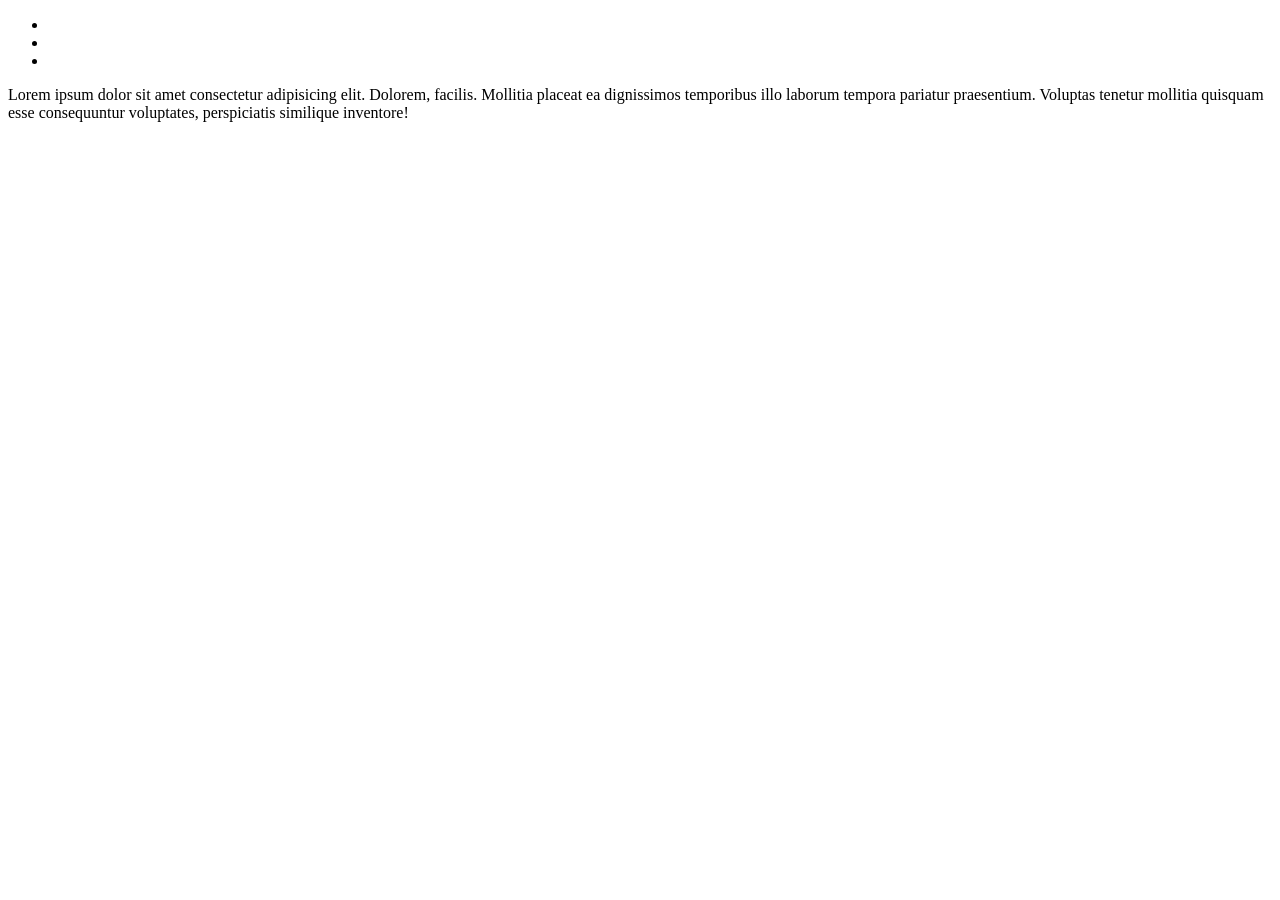
==== index.html @ 87508fc0 "criado o index html da pagina" ====
<!DOCTYPE html>
<html lang="en">
<head>
    <meta charset="UTF-8">
    <meta name="viewport" content="width=device-width, initial-scale=1.0">
    <title>Pizzas da Rosaura</title>
</head>
<body>
    <header>
        <ul>
            <li><link rel="stylesheet" href="Sobre"> </li>
            <li><link rel="stylesheet" href="Cardapio"> </li>
            <li><link rel="stylesheet" href="Contato"> </li>
        </ul>
            
    </header>

    <div id="Sobre">
        Lorem ipsum dolor sit amet consectetur adipisicing elit. Dolorem, facilis. Mollitia placeat ea dignissimos temporibus illo laborum tempora pariatur praesentium. Voluptas tenetur mollitia quisquam esse consequuntur voluptates, perspiciatis similique inventore!
    </div>
</body>
</html>
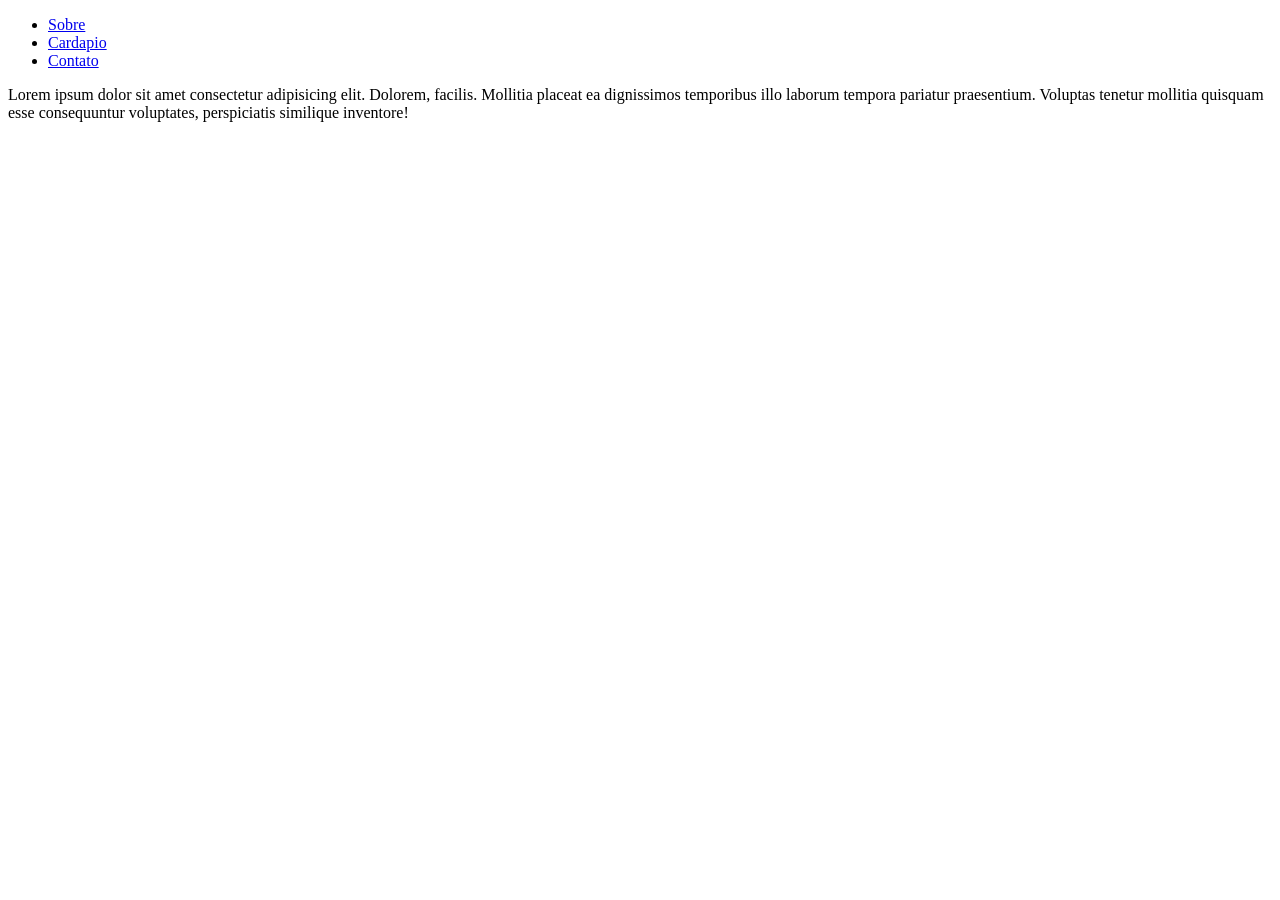
==== commit 8aec5ab8: "edicao sugerido pelo copilot" ====
--- a/index.html
+++ b/index.html
@@ -8,13 +8,11 @@
 <body>
     <header>
         <ul>
-            <li><link rel="stylesheet" href="Sobre"> </li>
-            <li><link rel="stylesheet" href="Cardapio"> </li>
-            <li><link rel="stylesheet" href="Contato"> </li>
+            <li><a href="Sobre">Sobre</a></li>
+            <li><a href="Cardapio">Cardapio</a></li>
+            <li><a href="Contato">Contato</a></li>
         </ul>
-            
     </header>
-
     <div id="Sobre">
         Lorem ipsum dolor sit amet consectetur adipisicing elit. Dolorem, facilis. Mollitia placeat ea dignissimos temporibus illo laborum tempora pariatur praesentium. Voluptas tenetur mollitia quisquam esse consequuntur voluptates, perspiciatis similique inventore!
     </div>
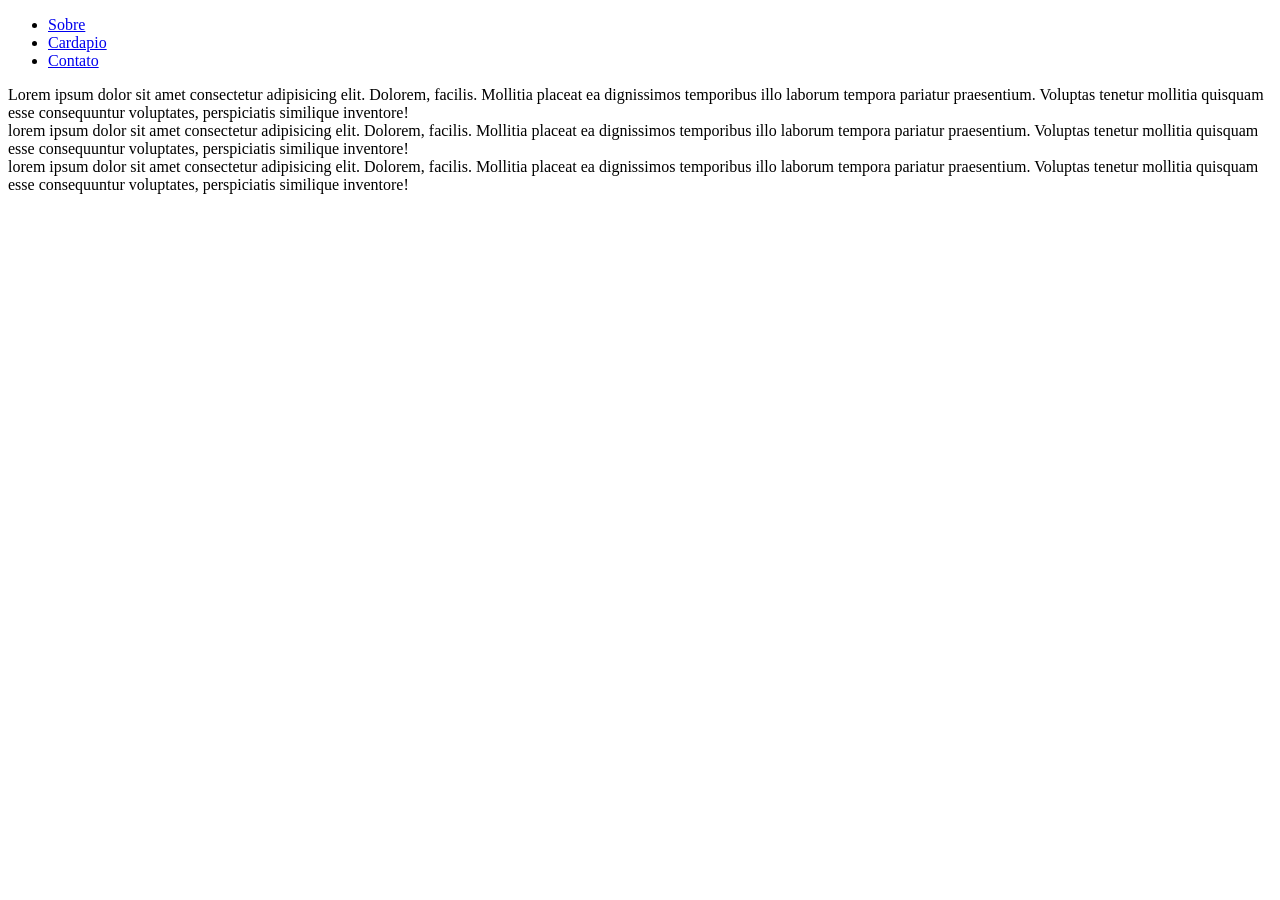
==== commit 72ba102a: "adicionado css" ====
--- a/index.html
+++ b/index.html
@@ -3,18 +3,25 @@
 <head>
     <meta charset="UTF-8">
     <meta name="viewport" content="width=device-width, initial-scale=1.0">
+    <link rel="stylesheet" href="style.css">
     <title>Pizzas da Rosaura</title>
 </head>
 <body>
     <header>
         <ul>
-            <li><a href="Sobre">Sobre</a></li>
-            <li><a href="Cardapio">Cardapio</a></li>
-            <li><a href="Contato">Contato</a></li>
+            <li><a href="#sobre">Sobre</a></li>
+            <li><a href="#cardapio">Cardapio</a></li>
+            <li><a href="#contato">Contato</a></li>
         </ul>
     </header>
-    <div id="Sobre">
+    <section id="sobre">
         Lorem ipsum dolor sit amet consectetur adipisicing elit. Dolorem, facilis. Mollitia placeat ea dignissimos temporibus illo laborum tempora pariatur praesentium. Voluptas tenetur mollitia quisquam esse consequuntur voluptates, perspiciatis similique inventore!
-    </div>
+    </section>
+    <section id="cardapio">
+        lorem ipsum dolor sit amet consectetur adipisicing elit. Dolorem, facilis. Mollitia placeat ea dignissimos temporibus illo laborum tempora pariatur praesentium. Voluptas tenetur mollitia quisquam esse consequuntur voluptates, perspiciatis similique inventore!
+    </section>
+    <section id="contato">
+        lorem ipsum dolor sit amet consectetur adipisicing elit. Dolorem, facilis. Mollitia placeat ea dignissimos temporibus illo laborum tempora pariatur praesentium. Voluptas tenetur mollitia quisquam esse consequuntur voluptates, perspiciatis similique inventore!
+    </section>
 </body>
 </html>
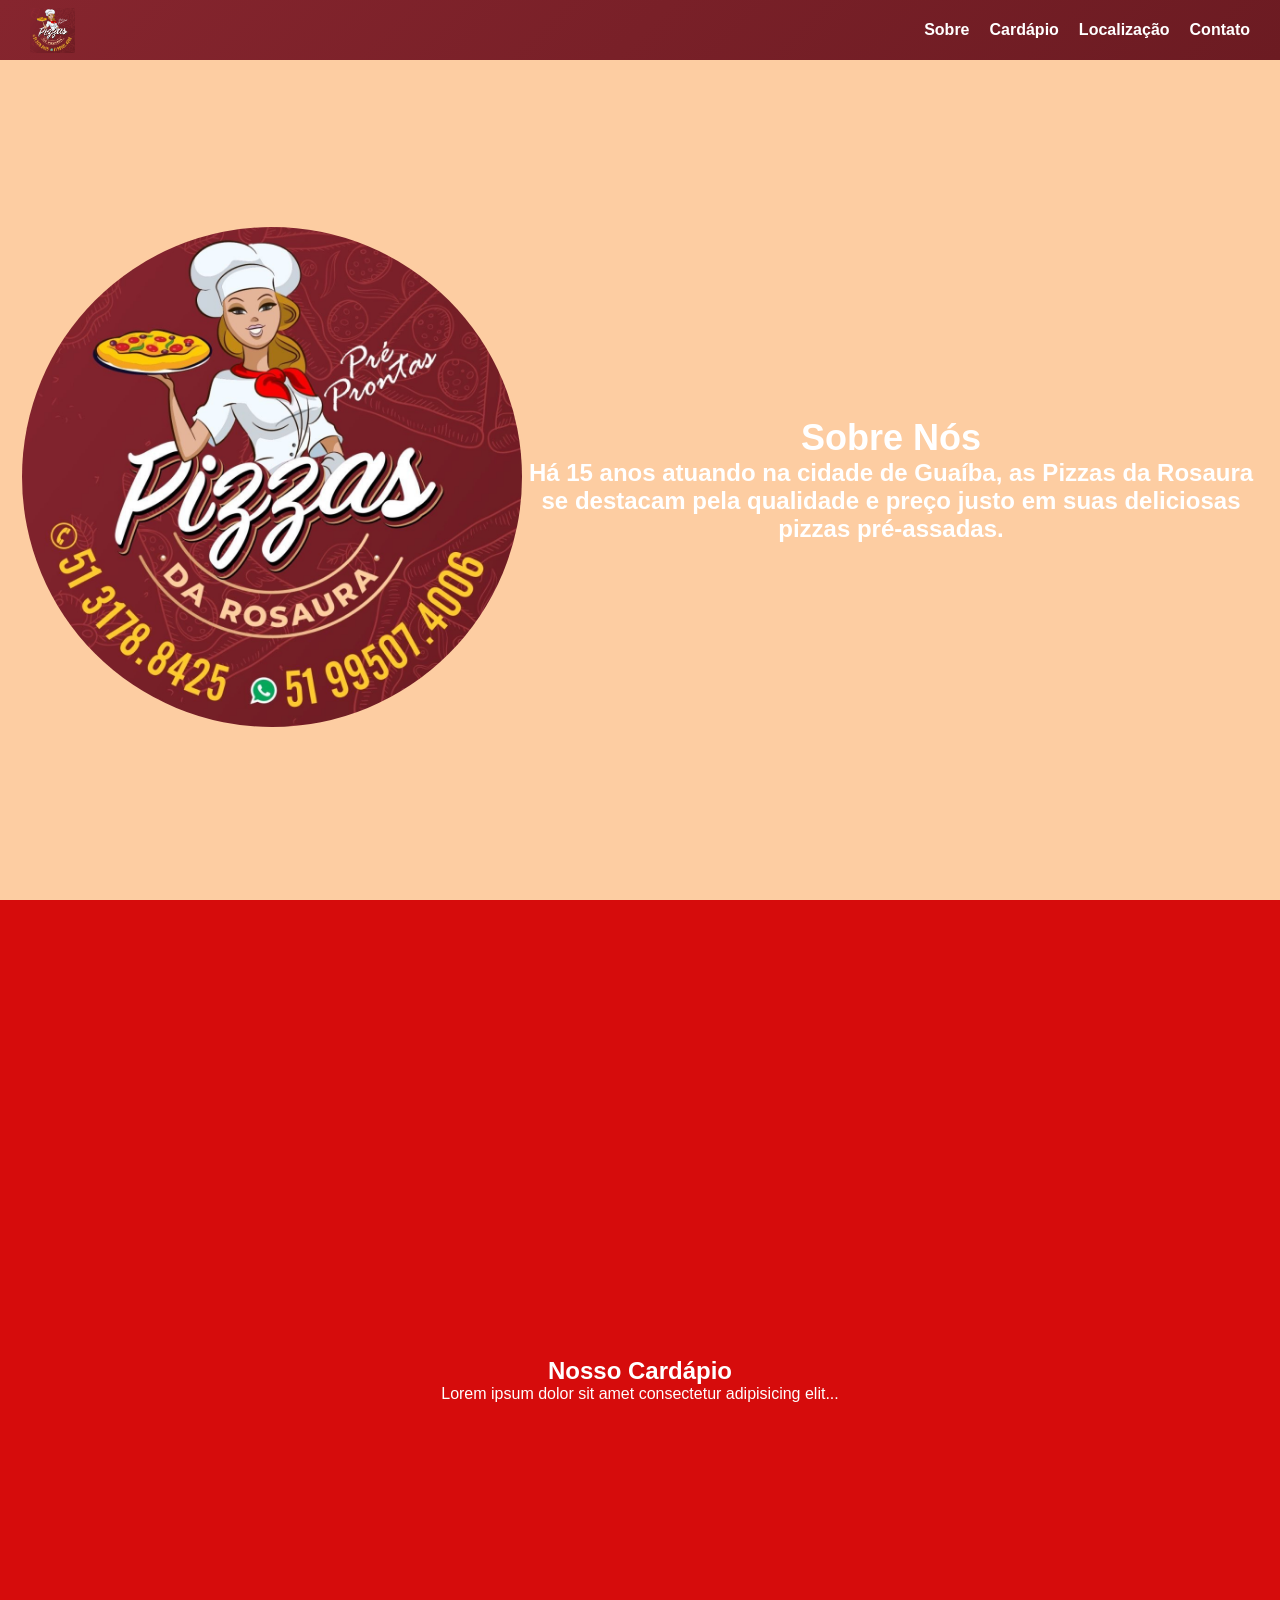
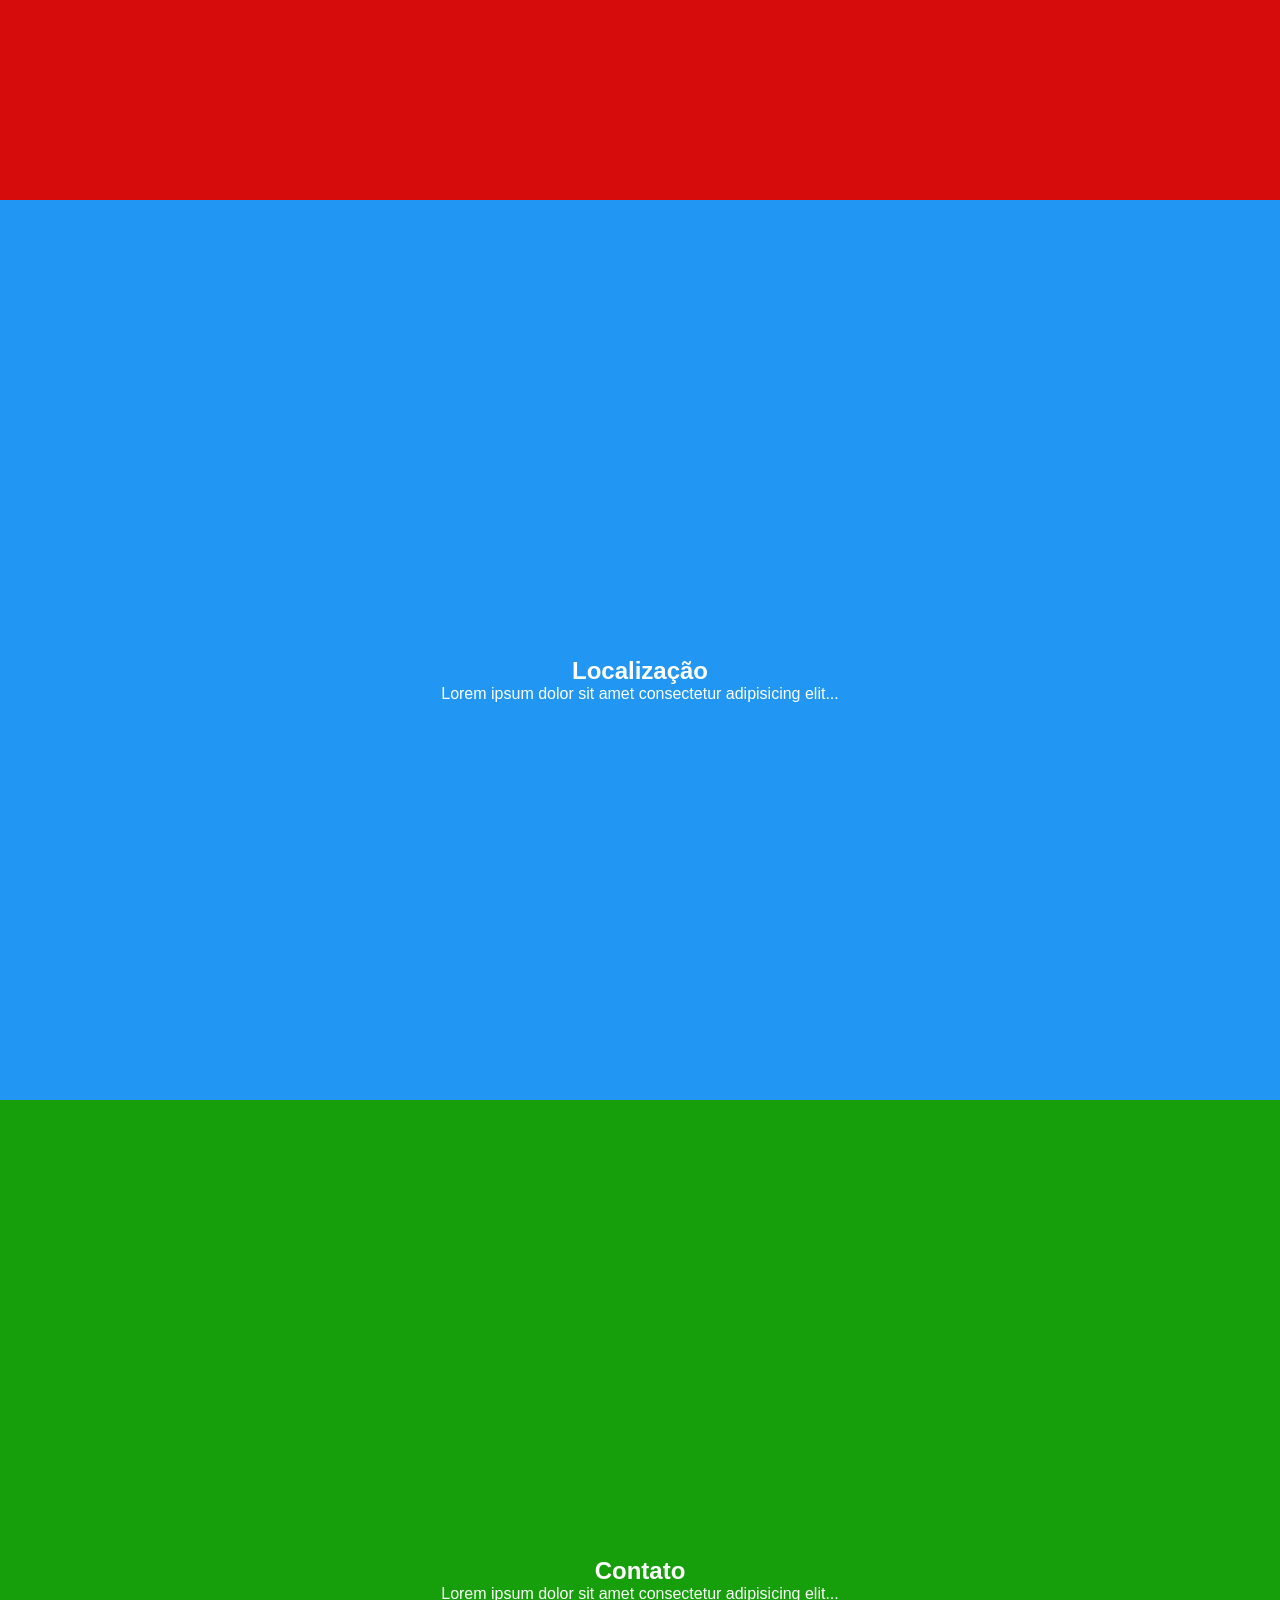
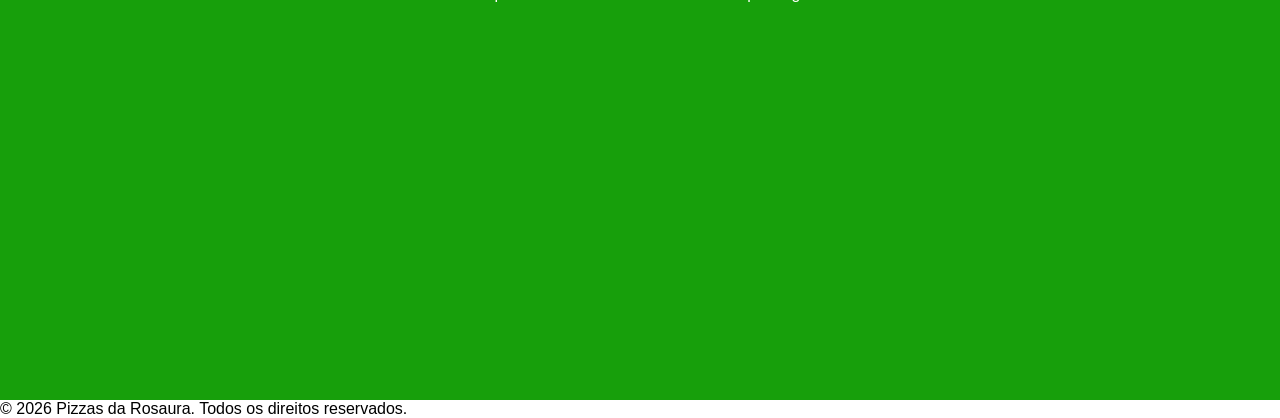
==== commit 7d23f0c8: "adicionado logo, indentidade visual e uma sessao de localizacao" ====
--- a/index.html
+++ b/index.html
@@ -1,27 +1,61 @@
 <!DOCTYPE html>
-<html lang="en">
+<html lang="pt-BR">
+
 <head>
     <meta charset="UTF-8">
     <meta name="viewport" content="width=device-width, initial-scale=1.0">
-    <link rel="stylesheet" href="style.css">
     <title>Pizzas da Rosaura</title>
+    <link rel="stylesheet" href="styles.css">
 </head>
+
 <body>
     <header>
-        <ul>
-            <li><a href="#sobre">Sobre</a></li>
-            <li><a href="#cardapio">Cardapio</a></li>
-            <li><a href="#contato">Contato</a></li>
-        </ul>
+        <a href="#">
+            <img id="logo" src="images/104330158_2083961038416323_351394347251335109_n.jpg" alt="Logo da Pizzaria">
+        </a>
+        <nav aria-label="Navegação principal">
+            <ul>
+                <li><a href="#sobre">Sobre</a></li>
+                <li><a href="#cardapio">Cardápio</a></li>
+                <li><a href="#localizacao">Localização</a></li>
+                <li><a href="#contato">Contato</a></li>
+            </ul>
+        </nav>
     </header>
-    <section id="sobre">
-        Lorem ipsum dolor sit amet consectetur adipisicing elit. Dolorem, facilis. Mollitia placeat ea dignissimos temporibus illo laborum tempora pariatur praesentium. Voluptas tenetur mollitia quisquam esse consequuntur voluptates, perspiciatis similique inventore!
-    </section>
-    <section id="cardapio">
-        lorem ipsum dolor sit amet consectetur adipisicing elit. Dolorem, facilis. Mollitia placeat ea dignissimos temporibus illo laborum tempora pariatur praesentium. Voluptas tenetur mollitia quisquam esse consequuntur voluptates, perspiciatis similique inventore!
-    </section>
-    <section id="contato">
-        lorem ipsum dolor sit amet consectetur adipisicing elit. Dolorem, facilis. Mollitia placeat ea dignissimos temporibus illo laborum tempora pariatur praesentium. Voluptas tenetur mollitia quisquam esse consequuntur voluptates, perspiciatis similique inventore!
-    </section>
+
+    <main>
+        <section id="sobre">
+            <table>
+                <th>
+                    <img src="images/104330158_2083961038416323_351394347251335109_n.jpg" alt="Sobre Nós" class="img">
+                </th>
+                <th>
+                    <h2>Sobre Nós</h2>
+                    <p>Há 15 anos atuando na cidade de Guaíba, as Pizzas da Rosaura se destacam pela qualidade e preço justo em suas deliciosas pizzas pré-assadas.</p>
+                </th>
+            </table>
+        </section>
+
+        <section id="cardapio">
+            <h2>Nosso Cardápio</h2>
+            <p>Lorem ipsum dolor sit amet consectetur adipisicing elit...</p>
+        </section>
+        
+        <section id="localizacao">
+            <h2>Localização</h2>
+            <p>Lorem ipsum dolor sit amet consectetur adipisicing elit...</p>
+        </section>
+
+        <section id="contato">
+            <h2>Contato</h2>
+            <p>Lorem ipsum dolor sit amet consectetur adipisicing elit...</p>
+        </section>
+    </main>
+
+    <footer>
+        <p>&copy; 2026 Pizzas da Rosaura. Todos os direitos reservados.</p>
+    </footer>
+
 </body>
+
 </html>
--- a/styles.css
+++ b/styles.css
@@ -0,0 +1,92 @@
+/* 1. Reseta margens e faz html/body ocuparem 100% da altura da tela */
+* {
+    margin: 0;
+    padding: 0;
+    box-sizing: border-box;
+}
+
+html, body {
+    height: 100%;
+    scroll-behavior: smooth;
+    font-family: apple-system, BlinkMacSystemFont, 'Segoe UI', Roboto, Oxygen, Ubuntu, Cantarell, 'Open Sans', 'Helvetica Neue', sans-serif;
+}
+
+/* 2. Menu fixo no topo da tela */
+header {
+    position: fixed;
+    top: 0;
+    left: 0;
+    width: 100%;
+    height: 60px;
+    background: linear-gradient(135deg, rgba(134, 37, 46), rgba(108, 27, 34)); /* Cor de fundo do menu */
+    
+    /* Ativa o alinhamento lado a lado e remove a necessidade de padding vertical alto */
+    display: flex;
+    justify-content: space-between; /* Logo na esquerda, links na direita */
+    align-items: center;            /* Centraliza verticalmente */
+    padding: 0 30px;                /* Apenas espaçamento nas laterais */
+    z-index: 1000;
+}
+
+#logo {
+    /* Ajustado para caber perfeitamente dentro dos 60px do header */
+    height: 45px;
+    width: auto;
+    display: block;
+}
+
+header ul {
+    display: flex;
+    justify-content: flex-end;
+    align-items: center;
+    gap: 20px;
+    list-style: none;
+    margin: 0;
+    padding: 0;
+}
+
+header a {
+    color: white;
+    text-decoration: none;
+    font-weight: bold;
+}
+
+/* 3. Regra principal: Torna cada seção do tamanho de uma tela (100vh) */
+section {
+    min-height: 100vh; /* 100% da altura da janela visível */
+    width: 100%;
+    padding: 80px 20px 20px 20px; /* Padding superior para o menu fixo não cobrir o texto */
+    
+    /* Centraliza o conteúdo no meio de cada "página" */
+    display: flex;
+    flex-direction: column;
+    justify-content: center;
+    align-items: center;
+    text-align: center;
+    color: white;
+}
+
+/* Suas seções originais */
+#sobre {
+    background-color: rgba(253, 205, 162);
+}
+#sobre img {
+    width: 500px;
+    height: auto;
+    border-radius: 50%;
+}
+#sobre th {
+    font-size: 24px;
+    margin-bottom: 20px;
+}
+#cardapio {
+    background-color: #d60c0c;
+}
+
+#contato {
+    background-color: #179f0b;
+}
+
+#localizacao {
+    background-color: #2196F3;
+}
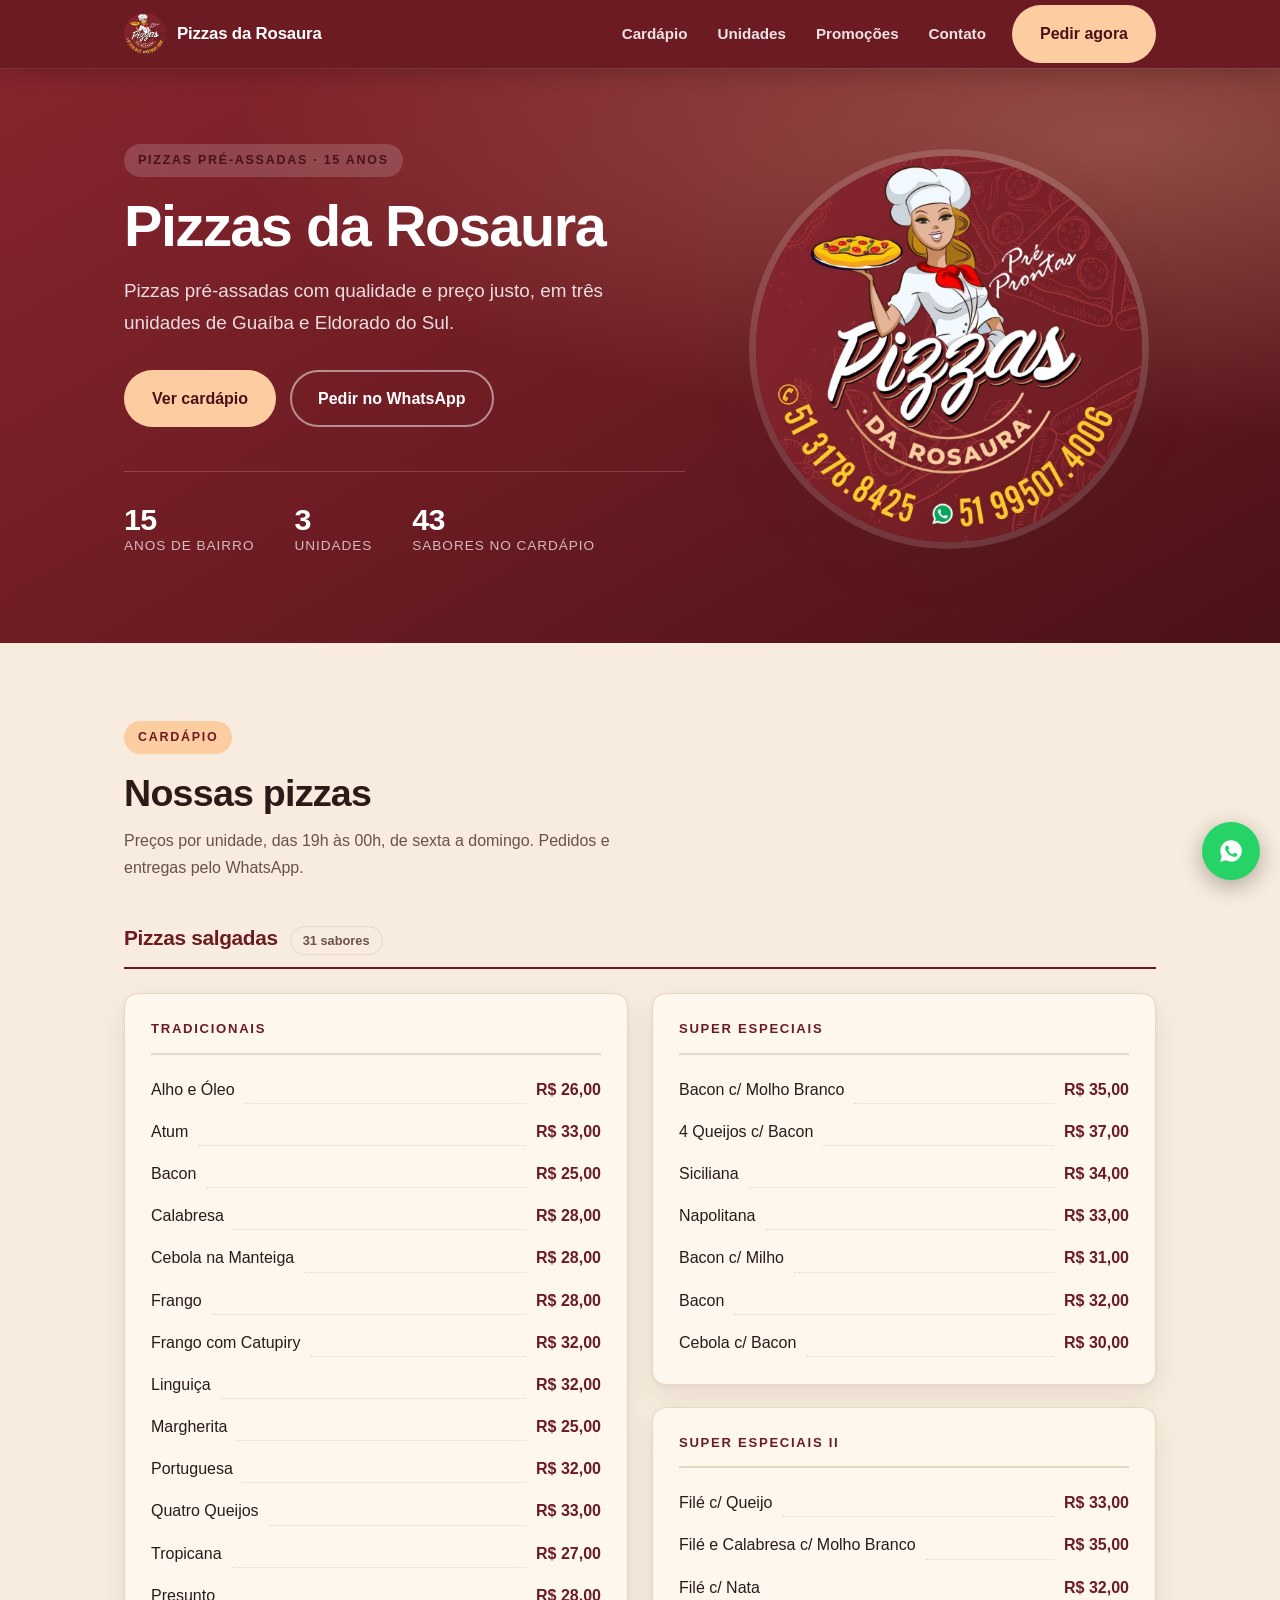
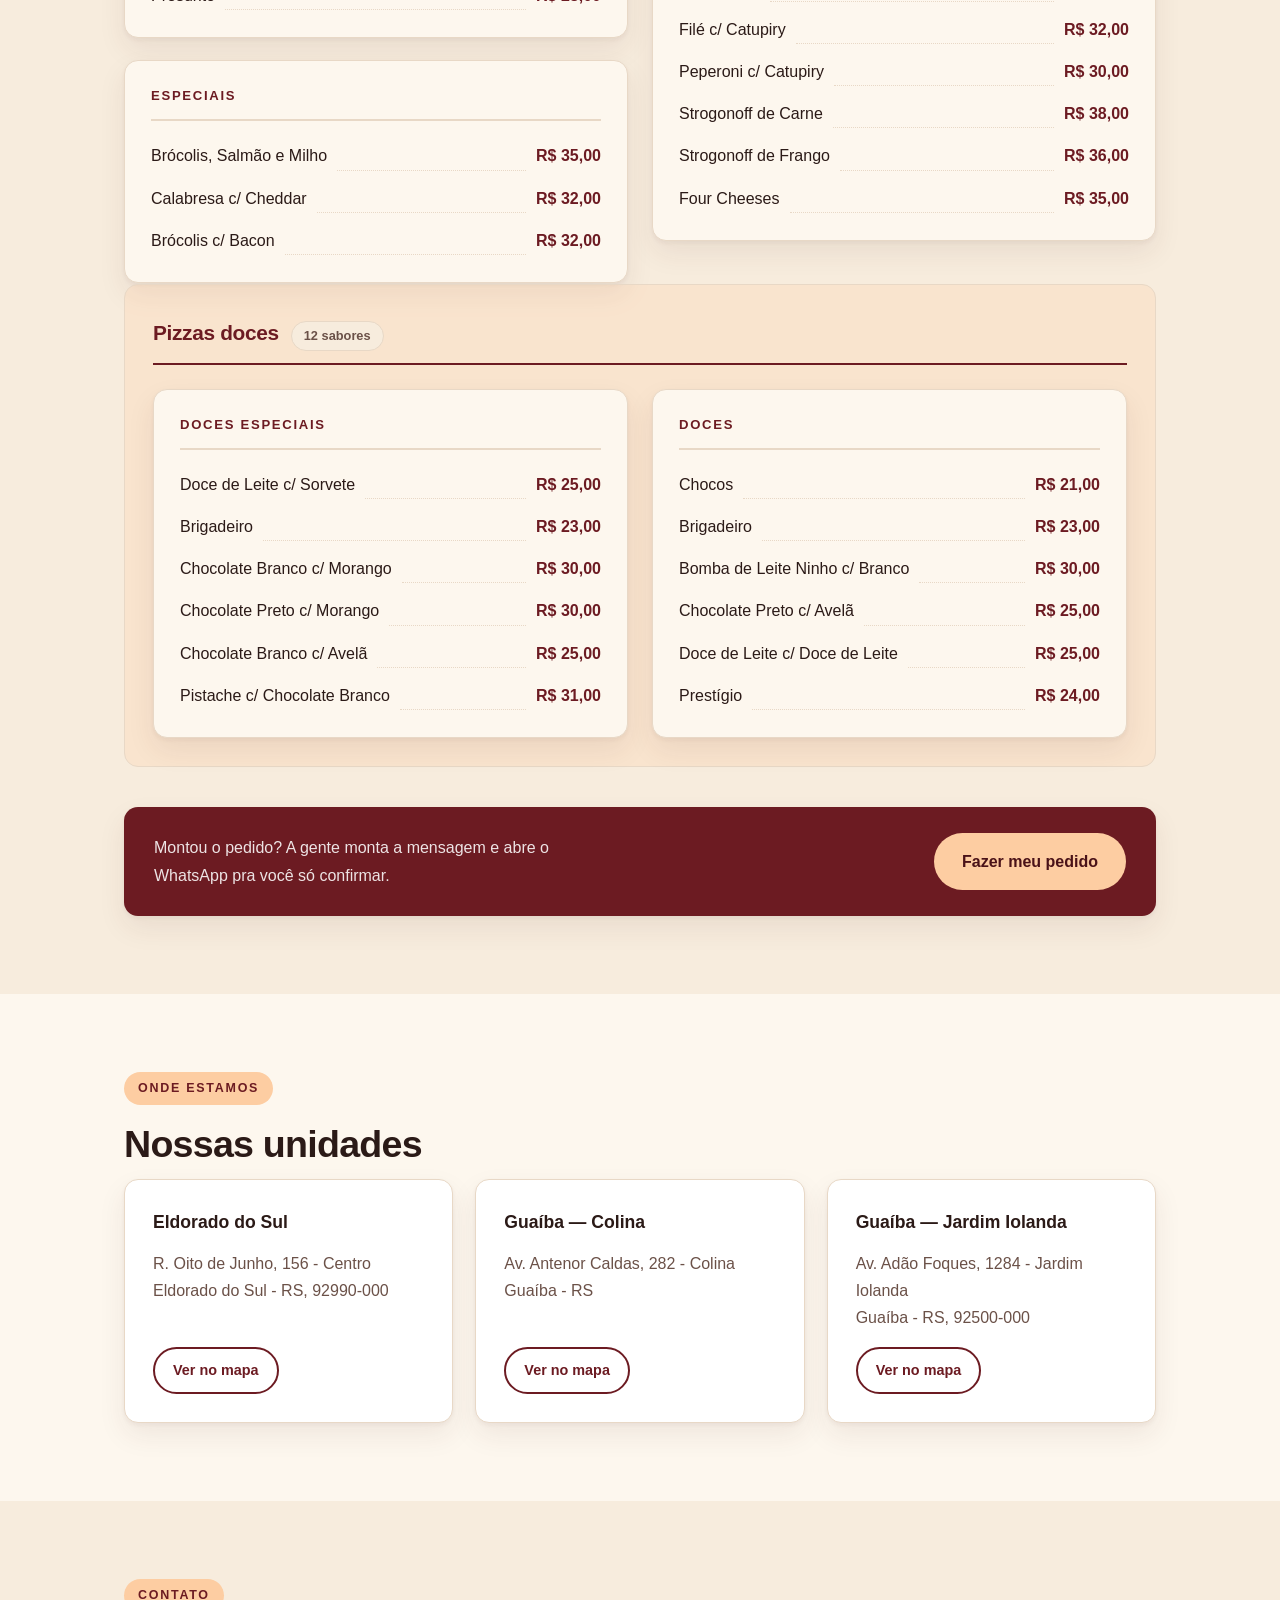
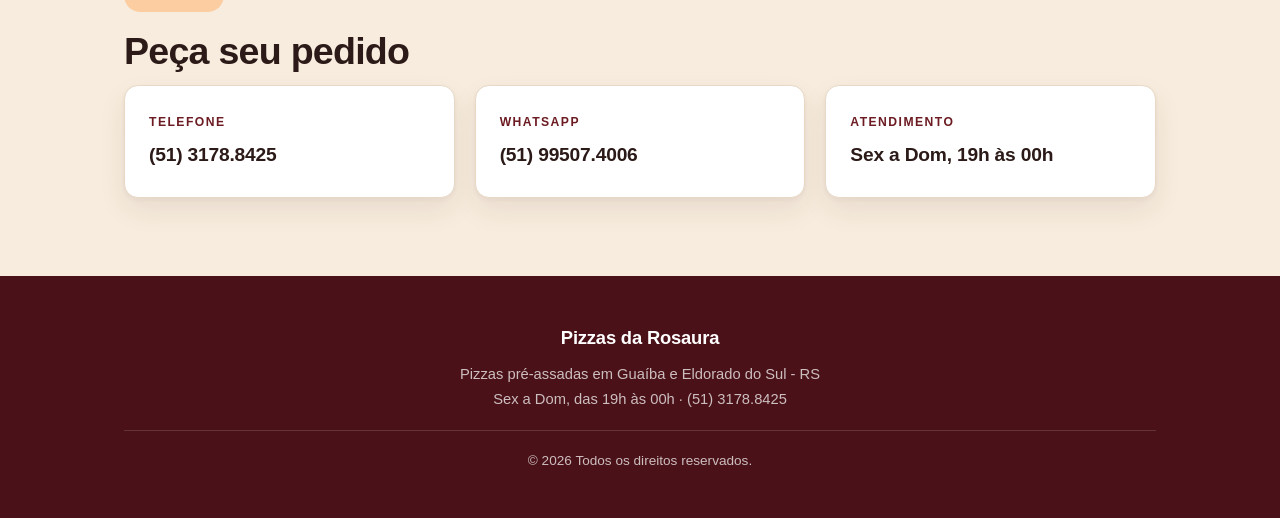
==== commit 243b1dcd: "feat: add ordering system for Pizzas da Rosaura - Implemented dados-menu.js to store menu data, incl" ====
--- a/index.html
+++ b/index.html
@@ -4,58 +4,263 @@
 <head>
     <meta charset="UTF-8">
     <meta name="viewport" content="width=device-width, initial-scale=1.0">
-    <title>Pizzas da Rosaura</title>
+    <title>Pizzas da Rosaura | Pizzas pré-assadas em Guaíba e Eldorado do Sul - RS</title>
+    <meta name="description" content="Pizzas da Rosaura: pizzas pré-assadas em Guaíba e Eldorado do Sul, RS, com qualidade e preço justo. Peça pelo telefone (51) 3178.8425 ou WhatsApp (51) 99507.4006.">
+    <meta name="theme-color" content="#6c1b22">
     <link rel="stylesheet" href="styles.css">
 </head>
 
 <body>
-    <header>
-        <a href="#">
-            <img id="logo" src="images/104330158_2083961038416323_351394347251335109_n.jpg" alt="Logo da Pizzaria">
-        </a>
-        <nav aria-label="Navegação principal">
-            <ul>
-                <li><a href="#sobre">Sobre</a></li>
-                <li><a href="#cardapio">Cardápio</a></li>
-                <li><a href="#localizacao">Localização</a></li>
-                <li><a href="#contato">Contato</a></li>
-            </ul>
-        </nav>
+    <a class="pular-para-conteudo" href="#conteudo">Pular para o conteúdo</a>
+
+    <header class="topo">
+        <div class="container topo-conteudo">
+            <a href="#inicio" class="marca">
+                <img class="marca-logo" src="images/104330158_2083961038416323_351394347251335109_n.jpg" alt="">
+                <span class="marca-nome">Pizzas da Rosaura</span>
+            </a>
+
+            <button class="menu-botao" aria-expanded="false" aria-controls="menu-principal">
+                <span class="visualmente-oculto">Abrir menu</span>
+                <span class="menu-barra"></span>
+                <span class="menu-barra"></span>
+                <span class="menu-barra"></span>
+            </button>
+
+            <nav id="menu-principal" class="menu" aria-label="Navegação principal">
+                <ul class="menu-l-links">
+                    <li><a href="#cardapio">Cardápio</a></li>
+                    <li><a href="#unidades">Unidades</a></li>
+                    <li><a href="promocoes.html">Promoções</a></li>
+                    <li><a href="#contato">Contato</a></li>
+                </ul>
+                <a class="botao botao-claro" href="https://wa.me/5551995074006" target="_blank" rel="noopener">Pedir
+                    agora</a>
+            </nav>
+        </div>
     </header>
 
-    <main>
-        <section id="sobre">
-            <table>
-                <th>
-                    <img src="images/104330158_2083961038416323_351394347251335109_n.jpg" alt="Sobre Nós" class="img">
-                </th>
-                <th>
-                    <h2>Sobre Nós</h2>
-                    <p>Há 15 anos atuando na cidade de Guaíba, as Pizzas da Rosaura se destacam pela qualidade e preço justo em suas deliciosas pizzas pré-assadas.</p>
-                </th>
-            </table>
-        </section>
-
-        <section id="cardapio">
-            <h2>Nosso Cardápio</h2>
-            <p>Lorem ipsum dolor sit amet consectetur adipisicing elit...</p>
-        </section>
-        
-        <section id="localizacao">
-            <h2>Localização</h2>
-            <p>Lorem ipsum dolor sit amet consectetur adipisicing elit...</p>
-        </section>
-
-        <section id="contato">
-            <h2>Contato</h2>
-            <p>Lorem ipsum dolor sit amet consectetur adipisicing elit...</p>
-        </section>
+    <main id="conteudo">
+
+        <section id="inicio" class="hero">
+            <div class="container hero-conteudo">
+                <div class="hero-texto">
+                    <p class="selo">Pizzas pré-assadas &middot; 15 anos</p>
+                    <h1>Pizzas da Rosaura</h1>
+                    <p class="hero-sub">Pizzas pré-assadas com qualidade e preço justo, em três unidades de Guaíba e
+                        Eldorado do Sul.</p>
+                    <div class="hero-acoes">
+                        <a class="botao botao-claro" href="#cardapio">Ver cardápio</a>
+                        <a class="botao botao-escuro" href="https://wa.me/5551995074006" target="_blank" rel="noopener">Pedir
+                            no WhatsApp</a>
+                    </div>
+                    <ul class="hero-numeros">
+                        <li><strong>15</strong><span>anos de bairro</span></li>
+                        <li><strong>3</strong><span>unidades</span></li>
+                        <li><strong>43</strong><span>sabores no cardápio</span></li>
+                    </ul>
+                </div>
+                <div class="hero-imagem">
+                    <img src="images/104330158_2083961038416323_351394347251335109_n.jpg"
+                        alt="Pizzas da Rosaura — pizzas pré-assadas">
+                </div>
+            </div>
+        </section>
+
+        <section id="cardapio" class="secao secao-menu">
+            <div class="container">
+                <p class="selo">Cardápio</p>
+                <h2>Nossas pizzas</h2>
+                <p class="secao-lead">Preços por unidade, das 19h às 00h, de sexta a domingo. Pedidos e entregas pelo
+                    WhatsApp.</p>
+
+                <div class="menu-bloco">
+                    <div class="menu-bloco-cabecalho">
+                        <h3>Pizzas salgadas</h3>
+                        <span class="menu-bloco-qtd">31 sabores</span>
+                    </div>
+
+                    <div class="menu-grade">
+                        <div class="menu-cartao">
+                            <h4>Tradicionais</h4>
+                            <ul class="menu-itens">
+                                <li><span class="item-nome">Alho e Óleo</span><span class="item-preco">R$ 26,00</span></li>
+                                <li><span class="item-nome">Atum</span><span class="item-preco">R$ 33,00</span></li>
+                                <li><span class="item-nome">Bacon</span><span class="item-preco">R$ 25,00</span></li>
+                                <li><span class="item-nome">Calabresa</span><span class="item-preco">R$ 28,00</span></li>
+                                <li><span class="item-nome">Cebola na Manteiga</span><span class="item-preco">R$ 28,00</span></li>
+                                <li><span class="item-nome">Frango</span><span class="item-preco">R$ 28,00</span></li>
+                                <li><span class="item-nome">Frango com Catupiry</span><span class="item-preco">R$ 32,00</span></li>
+                                <li><span class="item-nome">Linguiça</span><span class="item-preco">R$ 32,00</span></li>
+                                <li><span class="item-nome">Margherita</span><span class="item-preco">R$ 25,00</span></li>
+                                <li><span class="item-nome">Portuguesa</span><span class="item-preco">R$ 32,00</span></li>
+                                <li><span class="item-nome">Quatro Queijos</span><span class="item-preco">R$ 33,00</span></li>
+                                <li><span class="item-nome">Tropicana</span><span class="item-preco">R$ 27,00</span></li>
+                                <li><span class="item-nome">Presunto</span><span class="item-preco">R$ 28,00</span></li>
+                            </ul>
+                        </div>
+
+                        <div class="menu-cartao">
+                            <h4>Especiais</h4>
+                            <ul class="menu-itens">
+                                <li><span class="item-nome">Brócolis, Salmão e Milho</span><span class="item-preco">R$ 35,00</span></li>
+                                <li><span class="item-nome">Calabresa c/ Cheddar</span><span class="item-preco">R$ 32,00</span></li>
+                                <li><span class="item-nome">Brócolis c/ Bacon</span><span class="item-preco">R$ 32,00</span></li>
+                            </ul>
+                        </div>
+
+                        <div class="menu-cartao">
+                            <h4>Super Especiais</h4>
+                            <ul class="menu-itens">
+                                <li><span class="item-nome">Bacon c/ Molho Branco</span><span class="item-preco">R$ 35,00</span></li>
+                                <li><span class="item-nome">4 Queijos c/ Bacon</span><span class="item-preco">R$ 37,00</span></li>
+                                <li><span class="item-nome">Siciliana</span><span class="item-preco">R$ 34,00</span></li>
+                                <li><span class="item-nome">Napolitana</span><span class="item-preco">R$ 33,00</span></li>
+                                <li><span class="item-nome">Bacon c/ Milho</span><span class="item-preco">R$ 31,00</span></li>
+                                <li><span class="item-nome">Bacon</span><span class="item-preco">R$ 32,00</span></li>
+                                <li><span class="item-nome">Cebola c/ Bacon</span><span class="item-preco">R$ 30,00</span></li>
+                            </ul>
+                        </div>
+
+                        <div class="menu-cartao">
+                            <h4>Super Especiais II</h4>
+                            <ul class="menu-itens">
+                                <li><span class="item-nome">Filé c/ Queijo</span><span class="item-preco">R$ 33,00</span></li>
+                                <li><span class="item-nome">Filé e Calabresa c/ Molho Branco</span><span class="item-preco">R$ 35,00</span></li>
+                                <li><span class="item-nome">Filé c/ Nata</span><span class="item-preco">R$ 32,00</span></li>
+                                <li><span class="item-nome">Filé c/ Catupiry</span><span class="item-preco">R$ 32,00</span></li>
+                                <li><span class="item-nome">Peperoni c/ Catupiry</span><span class="item-preco">R$ 30,00</span></li>
+                                <li><span class="item-nome">Strogonoff de Carne</span><span class="item-preco">R$ 38,00</span></li>
+                                <li><span class="item-nome">Strogonoff de Frango</span><span class="item-preco">R$ 36,00</span></li>
+                                <li><span class="item-nome">Four Cheeses</span><span class="item-preco">R$ 35,00</span></li>
+                            </ul>
+                        </div>
+                </div>
+
+                <div class="menu-bloco menu-bloco-doces">
+                    <div class="menu-bloco-cabecalho">
+                        <h3>Pizzas doces</h3>
+                        <span class="menu-bloco-qtd">12 sabores</span>
+                    </div>
+
+                    <div class="menu-grade">
+                        <div class="menu-cartao">
+                            <h4>Doces Especiais</h4>
+                            <ul class="menu-itens">
+                                <li><span class="item-nome">Doce de Leite c/ Sorvete</span><span class="item-preco">R$ 25,00</span></li>
+                                <li><span class="item-nome">Brigadeiro</span><span class="item-preco">R$ 23,00</span></li>
+                                <li><span class="item-nome">Chocolate Branco c/ Morango</span><span class="item-preco">R$ 30,00</span></li>
+                                <li><span class="item-nome">Chocolate Preto c/ Morango</span><span class="item-preco">R$ 30,00</span></li>
+                                <li><span class="item-nome">Chocolate Branco c/ Avelã</span><span class="item-preco">R$ 25,00</span></li>
+                                <li><span class="item-nome">Pistache c/ Chocolate Branco</span><span class="item-preco">R$ 31,00</span></li>
+                            </ul>
+                        </div>
+
+                        <div class="menu-cartao">
+                            <h4>Doces</h4>
+                            <ul class="menu-itens">
+                                <li><span class="item-nome">Chocos</span><span class="item-preco">R$ 21,00</span></li>
+                                <li><span class="item-nome">Brigadeiro</span><span class="item-preco">R$ 23,00</span></li>
+                                <li><span class="item-nome">Bomba de Leite Ninho c/ Branco</span><span class="item-preco">R$ 30,00</span></li>
+                                <li><span class="item-nome">Chocolate Preto c/ Avelã</span><span class="item-preco">R$ 25,00</span></li>
+                                <li><span class="item-nome">Doce de Leite c/ Doce de Leite</span><span class="item-preco">R$ 25,00</span></li>
+                                <li><span class="item-nome">Prestígio</span><span class="item-preco">R$ 24,00</span></li>
+                            </ul>
+                        </div>
+                </div>
+                </div>
+
+                <div class="menu-cta">
+                    <p class="menu-cta-texto">Montou o pedido? A gente monta a mensagem e abre o WhatsApp pra você
+                        só confirmar.</p>
+                    <a class="botao botao-claro" href="pedido.html">Fazer meu pedido</a>
+                </div>
+            </div>
+        </section>
+
+        <section id="unidades" class="secao">
+            <div class="container">
+                <p class="selo">Onde estamos</p>
+                <h2>Nossas unidades</h2>
+                <ul class="unidades">
+                    <li class="unidade">
+                        <h3>Eldorado do Sul</h3>
+                        <p>R. Oito de Junho, 156 - Centro<br>Eldorado do Sul - RS, 92990-000</p>
+                        <a class="botao botao-pequeno" href="https://www.google.com/maps/search/?api=1&amp;query=R.+Oito+de+Junho,+156+-+Centro,+Eldorado+do+Sul+-+RS,+92990-000"
+                            target="_blank" rel="noopener">Ver no mapa</a>
+                    </li>
+                    <li class="unidade">
+                        <h3>Guaíba &mdash; Colina</h3>
+                        <p>Av. Antenor Caldas, 282 - Colina<br>Guaíba - RS</p>
+                        <a class="botao botao-pequeno" href="https://www.google.com/maps/search/?api=1&amp;query=Av.+Antenor+Caldas,+282+-+Colina,+Gua%C3%ADba+-+RS"
+                            target="_blank" rel="noopener">Ver no mapa</a>
+                    </li>
+                    <li class="unidade">
+                        <h3>Guaíba &mdash; Jardim Iolanda</h3>
+                        <p>Av. Adão Foques, 1284 - Jardim Iolanda<br>Guaíba - RS, 92500-000</p>
+                        <a class="botao botao-pequeno" href="https://www.google.com/maps/search/?api=1&amp;query=Av.+Ad%C3%A3o+Foques,+1284+-+Jardim+Iolanda,+Gua%C3%ADba+-+RS,+92500-000"
+                            target="_blank" rel="noopener">Ver no mapa</a>
+                    </li>
+                </ul>
+            </div>
+        </section>
+
+        <section id="contato" class="secao secao-contato">
+            <div class="container">
+                <p class="selo">Contato</p>
+                <h2>Peça seu pedido</h2>
+                <div class="contato-grade">
+                    <a class="contato-item" href="tel:+555131788425">
+                        <span class="contato-rotulo">Telefone</span>
+                        <span class="contato-valor">(51) 3178.8425</span>
+                    </a>
+                    <a class="contato-item" href="https://wa.me/5551995074006" target="_blank" rel="noopener">
+                        <span class="contato-rotulo">WhatsApp</span>
+                        <span class="contato-valor">(51) 99507.4006</span>
+                    </a>
+                    <div class="contato-item">
+                        <span class="contato-rotulo">Atendimento</span>
+                        <span class="contato-valor">Sex a Dom, 19h às 00h</span>
+                    </div>
+                </div>
+            </div>
+        </section>
+
     </main>
 
-    <footer>
-        <p>&copy; 2026 Pizzas da Rosaura. Todos os direitos reservados.</p>
+    <footer class="rodape">
+        <div class="container rodape-conteudo">
+            <p class="rodape-marca">Pizzas da Rosaura</p>
+            <p>Pizzas pré-assadas em Guaíba e Eldorado do Sul - RS</p>
+            <p>Sex a Dom, das 19h às 00h &middot; (51) 3178.8425</p>
+            <p class="rodape-legal">&copy; 2026 Todos os direitos reservados.</p>
+        </div>
     </footer>
 
+    <a class="flutuante-whats" href="https://wa.me/5551995074006" target="_blank" rel="noopener"
+        aria-label="Pedir no WhatsApp (51) 99507.4006">
+        <svg viewBox="0 0 24 24" width="26" height="26" aria-hidden="true" focusable="false">
+            <path fill="currentColor"
+                d="M12.04 2c-5.46 0-9.9 4.44-9.9 9.9 0 1.75.46 3.45 1.32 4.95L2.05 22l5.3-1.39a9.9 9.9 0 0 0 4.69 1.2h.01c5.46 0 9.9-4.44 9.9-9.9 0-2.64-1.03-5.13-2.9-7A9.82 9.82 0 0 0 12.04 2Zm5.8 14.06c-.24.68-1.4 1.3-1.94 1.35-.5.05-1 .24-3.37-.7-2.85-1.13-4.65-4.06-4.79-4.25-.14-.19-1.13-1.5-1.13-2.87 0-1.36.72-2.03.97-2.31.24-.27.53-.34.71-.34h.5c.17 0 .4-.06.62.48.24.57.8 1.96.87 2.1.07.14.12.3.02.48-.1.19-.15.3-.29.47l-.43.5c-.14.14-.29.3-.12.59.16.29.73 1.2 1.56 1.95 1.07.95 1.98 1.25 2.26 1.39.28.14.45.12.62-.07.16-.19.7-.82.89-1.1.19-.28.38-.23.63-.14.25.09 1.65.78 1.93.92.28.14.47.21.54.33.07.12.07.69-.17 1.37Z" />
+        </svg>
+    </a>
+
+    <script>
+        const botaoMenu = document.querySelector('.menu-botao');
+        const menu = document.getElementById('menu-principal');
+
+        botaoMenu.addEventListener('click', () => {
+            const aberto = menu.classList.toggle('aberto');
+            botaoMenu.setAttribute('aria-expanded', String(aberto));
+        });
+
+        // Fecha o menu ao escolher um link, senão ele cobre a seção destino
+        menu.addEventListener('click', (evento) => {
+            if (!evento.target.closest('a')) return;
+            menu.classList.remove('aberto');
+            botaoMenu.setAttribute('aria-expanded', 'false');
+        });
+    </script>
 </body>
 
-</html>+</html>
--- a/styles.css
+++ b/styles.css
@@ -1,92 +1,1440 @@
-/* 1. Reseta margens e faz html/body ocuparem 100% da altura da tela */
+/* =========================================================
+   Pizzas da Rosaura — sistema visual
+   Tokens → base → layout → componentes → responsivo
+   ========================================================= */
+
+/* ---------- 1. Tokens ---------- */
+:root {
+    --marca: #6c1b22;
+    --marca-clara: #86252e;
+    --marca-escura: #4a1218;
+    --creme: #fdf7ee;
+    --creme-escuro: #f7ecdd;
+    --bege: #fdcda2;
+    --texto: #2b1a17;
+    --texto-suave: #6b5148;
+    --borda: #e8d8c6;
+
+    --raio: 14px;
+    --raio-pequeno: 9px;
+    --sombra: 0 2px 4px rgba(76, 40, 32, .05), 0 12px 28px rgba(76, 40, 32, .08);
+    --sombra-alta: 0 18px 45px rgba(76, 40, 32, .18);
+    --largura: 1080px;
+    --altura-topo: 68px;
+    --transicao: 180ms ease;
+}
+
+/* ---------- 2. Base ---------- */
+*,
+*::before,
+*::after {
+    box-sizing: border-box;
+}
+
 * {
     margin: 0;
     padding: 0;
-    box-sizing: border-box;
-}
-
-html, body {
-    height: 100%;
+}
+
+html {
     scroll-behavior: smooth;
-    font-family: apple-system, BlinkMacSystemFont, 'Segoe UI', Roboto, Oxygen, Ubuntu, Cantarell, 'Open Sans', 'Helvetica Neue', sans-serif;
-}
-
-/* 2. Menu fixo no topo da tela */
-header {
-    position: fixed;
+    scroll-padding-top: calc(var(--altura-topo) + 12px);
+}
+
+body {
+    font-family: apple-system, BlinkMacSystemFont, 'Segoe UI', Roboto, Oxygen, Ubuntu, Cantarell, 'Open Sans',
+        'Helvetica Neue', sans-serif;
+    font-size: 1rem;
+    line-height: 1.7;
+    color: var(--texto);
+    background: var(--creme);
+    -webkit-font-smoothing: antialiased;
+}
+
+img {
+    max-width: 100%;
+    height: auto;
+    display: block;
+}
+
+a {
+    color: inherit;
+}
+
+ul {
+    list-style: none;
+}
+
+/* Qualquer regra de display no autor vence o [hidden] do navegador.
+   Sem isto, um `display: flex` num elemento com hidden o deixa visível. */
+[hidden] {
+    display: none !important;
+}
+
+:focus-visible {
+    outline: 3px solid var(--marca);
+    outline-offset: 3px;
+    border-radius: 4px;
+}
+
+.visualmente-oculto {
+    position: absolute;
+    width: 1px;
+    height: 1px;
+    overflow: hidden;
+    clip: rect(0 0 0 0);
+    clip-path: inset(50%);
+    white-space: nowrap;
+}
+
+.pular-para-conteudo {
+    position: absolute;
+    left: 50%;
     top: 0;
-    left: 0;
+    transform: translate(-50%, -120%);
+    z-index: 200;
+    background: var(--marca);
+    color: #fff;
+    padding: 12px 22px;
+    border-radius: 0 0 var(--raio-pequeno) var(--raio-pequeno);
+    text-decoration: none;
+    font-weight: 700;
+    transition: transform var(--transicao);
+}
+
+.pular-para-conteudo:focus {
+    transform: translate(-50%, 0);
+}
+
+.container {
     width: 100%;
-    height: 60px;
-    background: linear-gradient(135deg, rgba(134, 37, 46), rgba(108, 27, 34)); /* Cor de fundo do menu */
-    
-    /* Ativa o alinhamento lado a lado e remove a necessidade de padding vertical alto */
-    display: flex;
-    justify-content: space-between; /* Logo na esquerda, links na direita */
-    align-items: center;            /* Centraliza verticalmente */
-    padding: 0 30px;                /* Apenas espaçamento nas laterais */
-    z-index: 1000;
-}
-
-#logo {
-    /* Ajustado para caber perfeitamente dentro dos 60px do header */
-    height: 45px;
-    width: auto;
-    display: block;
-}
-
-header ul {
-    display: flex;
-    justify-content: flex-end;
-    align-items: center;
-    gap: 20px;
-    list-style: none;
-    margin: 0;
-    padding: 0;
-}
-
-header a {
-    color: white;
+    max-width: var(--largura);
+    margin-inline: auto;
+    padding-inline: 24px;
+}
+
+/* ---------- 3. Topo ---------- */
+.topo {
+    position: sticky;
+    top: 0;
+    z-index: 100;
+    background: var(--marca);
+    box-shadow: 0 1px 0 rgba(255, 255, 255, .08), 0 6px 20px rgba(0, 0, 0, .18);
+}
+
+.topo-conteudo {
+    display: flex;
+    align-items: center;
+    justify-content: space-between;
+    gap: 16px;
+    min-height: var(--altura-topo);
+}
+
+.marca {
+    display: flex;
+    align-items: center;
+    gap: 11px;
     text-decoration: none;
-    font-weight: bold;
-}
-
-/* 3. Regra principal: Torna cada seção do tamanho de uma tela (100vh) */
-section {
-    min-height: 100vh; /* 100% da altura da janela visível */
-    width: 100%;
-    padding: 80px 20px 20px 20px; /* Padding superior para o menu fixo não cobrir o texto */
-    
-    /* Centraliza o conteúdo no meio de cada "página" */
-    display: flex;
+    color: #fff;
+    font-weight: 700;
+    letter-spacing: -.01em;
+    min-width: 0;
+}
+
+.marca-logo {
+    width: 42px;
+    height: 42px;
+    border-radius: 50%;
+    flex-shrink: 0;
+}
+
+.marca-nome {
+    font-size: 1.05rem;
+    white-space: nowrap;
+}
+
+.menu-l-links {
+    display: flex;
+    align-items: center;
+    gap: 30px;
+}
+
+.menu-l-links a {
+    color: rgba(255, 255, 255, .88);
+    text-decoration: none;
+    font-size: .95rem;
+    font-weight: 600;
+    padding: 6px 0;
+    border-bottom: 2px solid transparent;
+    transition: color var(--transicao), border-color var(--transicao);
+}
+
+.menu-l-links a:hover {
+    color: #fff;
+    border-bottom-color: var(--bege);
+}
+
+.menu {
+    display: flex;
+    align-items: center;
+    gap: 26px;
+}
+
+.menu-botao {
+    display: none;
     flex-direction: column;
     justify-content: center;
-    align-items: center;
+    gap: 5px;
+    width: 44px;
+    height: 44px;
+    padding: 0 10px;
+    background: transparent;
+    border: 0;
+    cursor: pointer;
+}
+
+.menu-barra {
+    display: block;
+    height: 2px;
+    width: 100%;
+    background: #fff;
+    border-radius: 2px;
+    transition: transform var(--transicao), opacity var(--transicao);
+}
+
+.menu-botao[aria-expanded="true"] .menu-barra:nth-of-type(1) {
+    transform: translateY(7px) rotate(45deg);
+}
+
+.menu-botao[aria-expanded="true"] .menu-barra:nth-of-type(2) {
+    opacity: 0;
+}
+
+.menu-botao[aria-expanded="true"] .menu-barra:nth-of-type(3) {
+    transform: translateY(-7px) rotate(-45deg);
+}
+
+/* ---------- 4. Botões ---------- */
+.botao {
+    display: inline-flex;
+    align-items: center;
+    justify-content: center;
+    gap: 8px;
+    padding: 13px 26px;
+    border-radius: 999px;
+    background: var(--marca);
+    color: #fff;
+    font: inherit;
+    font-weight: 700;
+    text-decoration: none;
+    white-space: nowrap;
+    border: 2px solid transparent;
+    transition: background var(--transicao), transform var(--transicao), box-shadow var(--transicao);
+}
+
+.botao:hover {
+    background: var(--marca-escura);
+    transform: translateY(-2px);
+    box-shadow: var(--sombra);
+}
+
+.botao:active {
+    transform: translateY(0);
+}
+
+.botao-claro {
+    background: var(--bege);
+    color: var(--marca-escura);
+}
+
+.botao-claro:hover {
+    background: #fff;
+}
+
+.botao-escuro {
+    background: transparent;
+    border-color: rgba(255, 255, 255, .5);
+}
+
+.botao-escuro:hover {
+    background: rgba(255, 255, 255, .12);
+    border-color: #fff;
+}
+
+.botao-pequeno {
+    padding: 9px 18px;
+    font-size: .9rem;
+    background: transparent;
+    color: var(--marca);
+    border-color: var(--marca);
+}
+
+.botao-pequeno:hover {
+    background: var(--marca);
+    color: #fff;
+}
+
+/* ---------- 5. Hero ---------- */
+.hero {
+    background:
+        radial-gradient(120% 90% at 88% 12%, rgba(253, 205, 162, .28) 0%, transparent 58%),
+        linear-gradient(150deg, var(--marca-clara) 0%, var(--marca) 52%, var(--marca-escura) 100%);
+    color: #fff;
+    padding: 76px 0 88px;
+    overflow: hidden;
+}
+
+.hero-conteudo {
+    display: grid;
+    grid-template-columns: 1.15fr .85fr;
+    align-items: center;
+    gap: 56px;
+}
+
+.selo {
+    display: inline-block;
+    font-size: .78rem;
+    font-weight: 700;
+    letter-spacing: .14em;
+    text-transform: uppercase;
+    color: var(--marca);
+    background: var(--bege);
+    padding: 6px 14px;
+    border-radius: 999px;
+    margin-bottom: 18px;
+}
+
+.hero .selo {
+    color: var(--marca-escura);
+    background: rgba(255, 255, 255, .16);
+    backdrop-filter: blur(4px);
+}
+
+.hero h1 {
+    font-size: clamp(2.3rem, 5.4vw, 3.6rem);
+    line-height: 1.08;
+    letter-spacing: -.025em;
+    font-weight: 800;
+    margin-bottom: 18px;
+}
+
+.hero-sub {
+    font-size: clamp(1.02rem, 2.2vw, 1.18rem);
+    color: rgba(255, 255, 255, .85);
+    max-width: 46ch;
+    margin-bottom: 30px;
+}
+
+.hero-acoes {
+    display: flex;
+    flex-wrap: wrap;
+    gap: 14px;
+    margin-bottom: 44px;
+}
+
+.hero-numeros {
+    display: flex;
+    flex-wrap: wrap;
+    gap: 40px;
+    padding-top: 28px;
+    border-top: 1px solid rgba(255, 255, 255, .18);
+}
+
+.hero-numeros li {
+    display: flex;
+    flex-direction: column;
+    line-height: 1.25;
+}
+
+.hero-numeros strong {
+    font-size: 1.9rem;
+    font-weight: 800;
+    letter-spacing: -.02em;
+}
+
+.hero-numeros span {
+    font-size: .85rem;
+    color: rgba(255, 255, 255, .7);
+    text-transform: uppercase;
+    letter-spacing: .07em;
+}
+
+.hero-imagem {
+    display: flex;
+    justify-content: center;
+}
+
+.hero-imagem img {
+    width: min(100%, 400px);
+    border-radius: 50%;
+    border: 7px solid rgba(255, 255, 255, .14);
+    box-shadow: var(--sombra-alta);
+}
+
+/* ---------- 6. Seções ---------- */
+.secao {
+    padding: 78px 0;
+}
+
+.secao h2 {
+    font-size: clamp(1.7rem, 3.8vw, 2.35rem);
+    line-height: 1.15;
+    letter-spacing: -.02em;
+    font-weight: 800;
+    margin-bottom: 12px;
+}
+
+.secao-lead {
+    color: var(--texto-suave);
+    max-width: 58ch;
+    margin-bottom: 38px;
+}
+
+/* ---------- 7. Cardápio ---------- */
+.secao-menu {
+    background: var(--creme-escuro);
+}
+
+.menu-grade {
+    /* Multi-coluna em vez de grid: as categorias empacotam sem buracos,
+       já que vão de 3 a 13 itens. Grid deixava a "Especiais" sozinha
+       ao lado de "Tradicionais" com um vão enorme. */
+    columns: 2;
+    column-gap: 24px;
+}
+
+/* Salgadas e doces são blocos separados: o doce ganha um painel bege
+   próprio, senão as pizzas doces se misturam no meio das salgadas. */
+.menu-bloco + .menu-bloco {
+    margin-top: 58px;
+}
+
+.menu-bloco-doces {
+    background: rgba(253, 205, 162, .26);
+    border: 1px solid var(--borda);
+    border-radius: var(--raio);
+    padding: 30px 28px 6px;
+}
+
+.menu-bloco-cabecalho {
+    display: flex;
+    align-items: baseline;
+    flex-wrap: wrap;
+    gap: 12px;
+    padding-bottom: 12px;
+    margin-bottom: 24px;
+    border-bottom: 2px solid var(--marca);
+}
+
+.menu-bloco-cabecalho h3 {
+    font-size: 1.3rem;
+    font-weight: 800;
+    letter-spacing: -.015em;
+    color: var(--marca);
+}
+
+.menu-bloco-qtd {
+    font-size: .8rem;
+    font-weight: 700;
+    color: var(--texto-suave);
+    background: var(--creme-escuro);
+    border: 1px solid var(--borda);
+    border-radius: 999px;
+    padding: 3px 12px;
+}
+
+.menu-cartao {
+    background: var(--creme);
+    border: 1px solid var(--borda);
+    border-radius: var(--raio);
+    padding: 24px 26px 20px;
+    box-shadow: var(--sombra);
+    break-inside: avoid;
+    margin-bottom: 22px;
+}
+
+.menu-cartao h4 {
+    font-size: .82rem;
+    font-weight: 800;
+    letter-spacing: .13em;
+    text-transform: uppercase;
+    color: var(--marca);
+    padding-bottom: 12px;
+    margin-bottom: 14px;
+    border-bottom: 2px solid var(--borda);
+}
+
+.menu-itens li {
+    display: grid;
+    /* minmax(0, auto) deixa o nome encolher e quebrar em vez de
+       empurrar o preço; a 3ª coluna nunca quebra. */
+    grid-template-columns: minmax(0, auto) 1fr auto;
+    align-items: baseline;
+    column-gap: 10px;
+    padding: 7px 0;
+}
+
+.item-nome {
+    grid-column: 1;
+}
+
+/* Fio pontilhado entre o nome e o preço — padrão de cardápio impresso */
+.menu-itens li::after {
+    content: "";
+    grid-column: 2;
+    align-self: center;
+    border-bottom: 1.5px dotted var(--borda);
+}
+
+.item-preco {
+    grid-column: 3;
+    white-space: nowrap; /* "R$ 35,00" nunca quebra em duas linhas */
+    font-weight: 700;
+    color: var(--marca);
+    font-variant-numeric: tabular-nums;
+}
+
+.menu-cta {
+    display: flex;
+    align-items: center;
+    justify-content: space-between;
+    flex-wrap: wrap;
+    gap: 18px;
+    margin-top: 40px;
+    padding: 26px 30px;
+    background: var(--marca);
+    color: #fff;
+    border-radius: var(--raio);
+    box-shadow: var(--sombra);
+}
+
+.menu-cta-texto {
+    max-width: 52ch;
+    color: rgba(255, 255, 255, .88);
+}
+
+/* ---------- 8. Unidades ---------- */
+.unidades {
+    display: grid;
+    grid-template-columns: repeat(auto-fit, minmax(280px, 1fr));
+    gap: 22px;
+}
+
+.unidade {
+    display: flex;
+    flex-direction: column;
+    align-items: flex-start;
+    gap: 12px;
+    background: #fff;
+    border: 1px solid var(--borda);
+    border-radius: var(--raio);
+    padding: 28px;
+    box-shadow: var(--sombra);
+    transition: transform var(--transicao), box-shadow var(--transicao);
+}
+
+.unidade:hover {
+    transform: translateY(-4px);
+    box-shadow: var(--sombra-alta);
+}
+
+.unidade h3 {
+    font-size: 1.1rem;
+    font-weight: 700;
+}
+
+.unidade p {
+    color: var(--texto-suave);
+    flex: 1;
+}
+
+.unidade .botao {
+    margin-top: 4px;
+}
+
+/* ---------- 9. Contato ---------- */
+.secao-contato {
+    background: var(--creme-escuro);
+}
+
+.contato-grade {
+    display: grid;
+    grid-template-columns: repeat(auto-fit, minmax(230px, 1fr));
+    gap: 20px;
+}
+
+.contato-item {
+    display: flex;
+    flex-direction: column;
+    gap: 6px;
+    background: #fff;
+    border: 1px solid var(--borda);
+    border-radius: var(--raio);
+    padding: 26px 24px;
+    text-decoration: none;
+    box-shadow: var(--sombra);
+    transition: transform var(--transicao), box-shadow var(--transicao), border-color var(--transicao);
+}
+
+a.contato-item:hover {
+    transform: translateY(-4px);
+    border-color: var(--marca);
+    box-shadow: var(--sombra-alta);
+}
+
+.contato-rotulo {
+    font-size: .76rem;
+    font-weight: 700;
+    letter-spacing: .12em;
+    text-transform: uppercase;
+    color: var(--marca);
+}
+
+.contato-valor {
+    font-size: 1.2rem;
+    font-weight: 700;
+    letter-spacing: -.01em;
+}
+
+/* ---------- 10. Rodapé ---------- */
+.rodape {
+    background: var(--marca-escura);
+    color: rgba(255, 255, 255, .72);
+    padding: 46px 0;
     text-align: center;
-    color: white;
-}
-
-/* Suas seções originais */
-#sobre {
-    background-color: rgba(253, 205, 162);
-}
-#sobre img {
-    width: 500px;
-    height: auto;
+    font-size: .92rem;
+}
+
+.rodape-marca {
+    font-size: 1.15rem;
+    font-weight: 800;
+    color: #fff;
+    letter-spacing: -.01em;
+    margin-bottom: 8px;
+}
+
+.rodape-legal {
+    margin-top: 18px;
+    padding-top: 18px;
+    border-top: 1px solid rgba(255, 255, 255, .14);
+    font-size: .85rem;
+}
+
+/* ---------- 11. Botão flutuante ---------- */
+.flutuante-whats {
+    position: fixed;
+    right: 20px;
+    bottom: 20px;
+    z-index: 90;
+    display: flex;
+    align-items: center;
+    justify-content: center;
+    width: 58px;
+    height: 58px;
     border-radius: 50%;
-}
-#sobre th {
-    font-size: 24px;
-    margin-bottom: 20px;
-}
-#cardapio {
-    background-color: #d60c0c;
-}
-
-#contato {
-    background-color: #179f0b;
-}
-
-#localizacao {
-    background-color: #2196F3;
-}+    background: #25d366;
+    color: #fff;
+    box-shadow: 0 6px 22px rgba(0, 0, 0, .3);
+    transition: transform var(--transicao), box-shadow var(--transicao);
+}
+
+.flutuante-whats:hover {
+    transform: scale(1.08);
+    box-shadow: 0 10px 30px rgba(0, 0, 0, .38);
+}
+
+/* ---------- 12. Responsivo ---------- */
+@media (max-width: 900px) {
+    .hero-conteudo {
+        grid-template-columns: 1fr;
+        gap: 40px;
+        text-align: center;
+    }
+
+    .hero-texto {
+        display: flex;
+        flex-direction: column;
+        align-items: center;
+    }
+
+    .hero-sub {
+        margin-inline: auto;
+    }
+
+    .hero-acoes,
+    .hero-numeros {
+        justify-content: center;
+    }
+
+    .hero-imagem {
+        order: -1;
+    }
+
+    .hero-imagem img {
+        width: min(72%, 270px);
+    }
+}
+
+@media (max-width: 760px) {
+    :root {
+        --altura-topo: 62px;
+    }
+
+    .container {
+        padding-inline: 18px;
+    }
+
+    .marca-nome {
+        font-size: .95rem;
+    }
+
+    .menu-botao {
+        display: flex;
+    }
+
+    .menu {
+        position: absolute;
+        top: 100%;
+        left: 0;
+        right: 0;
+        display: none;
+        flex-direction: column;
+        align-items: stretch;
+        gap: 6px;
+        padding: 16px 18px 22px;
+        background: var(--marca-escura);
+        box-shadow: 0 16px 30px rgba(0, 0, 0, .3);
+    }
+
+    .menu.aberto {
+        display: flex;
+    }
+
+    .menu-l-links {
+        flex-direction: column;
+        align-items: stretch;
+        gap: 2px;
+    }
+
+    .menu-l-links a {
+        display: block;
+        padding: 13px 4px;
+        border-bottom: 1px solid rgba(255, 255, 255, .1);
+        font-size: 1rem;
+    }
+
+    .menu-l-links a:hover {
+        border-bottom-color: var(--bege);
+    }
+
+    .menu .botao {
+        margin-top: 12px;
+    }
+
+    .secao {
+        padding: 56px 0;
+    }
+
+    .menu-grade {
+        columns: 1;
+    }
+
+    .unidades,
+    .contato-grade {
+        grid-template-columns: 1fr;
+    }
+
+    .hero {
+        padding: 52px 0 62px;
+    }
+
+    .hero-numeros {
+        gap: 26px;
+    }
+
+    .hero-numeros strong {
+        font-size: 1.6rem;
+    }
+
+    .flutuante-whats {
+        width: 52px;
+        height: 52px;
+        right: 16px;
+        bottom: 16px;
+    }
+}
+
+@media (prefers-reduced-motion: reduce) {
+    html {
+        scroll-behavior: auto;
+    }
+
+    *,
+    *::before,
+    *::after {
+        animation-duration: .01ms !important;
+        transition-duration: .01ms !important;
+    }
+
+    .botao:hover,
+    .unidade:hover,
+    .contato-item:hover,
+    .flutuante-whats:hover {
+        transform: none;
+    }
+}
+
+/* =========================================================
+   Página de pedido
+   ========================================================= */
+
+/* espaço para a barra fixa não cobrir o último campo */
+.pagina-pedido {
+    padding-bottom: 110px;
+}
+
+.pedido-menu {
+    display: flex;
+    align-items: center;
+}
+
+.pedido-pagina {
+    padding-top: 40px;
+}
+
+.pedido-cabecalho {
+    max-width: 640px;
+    margin-bottom: 36px;
+}
+
+.pedido-cabecalho h1 {
+    font-size: clamp(1.9rem, 5vw, 2.6rem);
+    line-height: 1.12;
+    letter-spacing: -.025em;
+    font-weight: 800;
+    margin-bottom: 12px;
+}
+
+.pedido-intro {
+    color: var(--texto-suave);
+}
+
+/* ---------- Etapas ---------- */
+.etapa {
+    border: 0;
+    margin-bottom: 34px;
+}
+
+.etapa-titulo {
+    display: flex;
+    align-items: center;
+    gap: 12px;
+    width: 100%;
+    font-size: 1.18rem;
+    font-weight: 800;
+    letter-spacing: -.015em;
+    padding-bottom: 12px;
+    margin-bottom: 16px;
+    border-bottom: 2px solid var(--marca);
+}
+
+.etapa-num {
+    display: flex;
+    align-items: center;
+    justify-content: center;
+    width: 30px;
+    height: 30px;
+    flex-shrink: 0;
+    border-radius: 50%;
+    background: var(--marca);
+    color: #fff;
+    font-size: .95rem;
+    font-weight: 800;
+}
+
+/* ---------- Opções (radio em formato de cartão) ---------- */
+.opcoes {
+    display: grid;
+    grid-template-columns: repeat(auto-fit, minmax(240px, 1fr));
+    gap: 12px;
+}
+
+.opcoes-coluna {
+    grid-template-columns: 1fr;
+}
+
+.opcao {
+    display: flex;
+    align-items: flex-start;
+    gap: 12px;
+    background: #fff;
+    border: 2px solid var(--borda);
+    border-radius: var(--raio);
+    padding: 16px 18px;
+    cursor: pointer;
+    transition: border-color var(--transicao), background var(--transicao);
+}
+
+.opcao:hover {
+    border-color: var(--marca);
+}
+
+.opcao input {
+    margin: 3px 0 0;
+    width: 19px;
+    height: 19px;
+    accent-color: var(--marca);
+    flex-shrink: 0;
+}
+
+.opcao:has(input:checked) {
+    border-color: var(--marca);
+    background: rgba(253, 205, 162, .2);
+}
+
+.opcao:has(input:focus-visible) {
+    outline: 3px solid var(--marca);
+    outline-offset: 2px;
+}
+
+.opcao-corpo {
+    display: flex;
+    flex-direction: column;
+    gap: 2px;
+    min-width: 0;
+}
+
+.opcao-nome {
+    font-weight: 700;
+}
+
+.opcao-detalhe {
+    font-size: .88rem;
+    color: var(--texto-suave);
+    line-height: 1.45;
+}
+
+.nota-pagamento {
+    margin-top: 12px;
+    font-size: .9rem;
+    color: var(--texto-suave);
+    background: var(--creme-escuro);
+    border-left: 3px solid var(--marca);
+    border-radius: 0 var(--raio-pequeno) var(--raio-pequeno) 0;
+    padding: 12px 16px;
+}
+
+/* ---------- Campos ---------- */
+.campos {
+    display: grid;
+    grid-template-columns: repeat(auto-fit, minmax(230px, 1fr));
+    gap: 14px;
+}
+
+.campo {
+    display: flex;
+    flex-direction: column;
+    gap: 6px;
+    min-width: 0;
+}
+
+.campo-largo {
+    grid-column: 1 / -1;
+}
+
+.campo-rotulo {
+    font-size: .88rem;
+    font-weight: 700;
+}
+
+.obrigatorio {
+    color: var(--marca);
+}
+
+.campo-opcional {
+    font-weight: 400;
+    color: var(--texto-suave);
+    font-size: .82rem;
+}
+
+.campo input,
+.campo textarea {
+    font: inherit;
+    color: var(--texto);
+    background: #fff;
+    border: 2px solid var(--borda);
+    border-radius: var(--raio-pequeno);
+    padding: 12px 14px;
+    min-height: 48px;
+    width: 100%;
+    transition: border-color var(--transicao);
+}
+
+.campo textarea {
+    min-height: 96px;
+    resize: vertical;
+}
+
+.campo input:focus,
+.campo textarea:focus {
+    outline: none;
+    border-color: var(--marca);
+}
+
+.campo input:user-invalid,
+.campo textarea:user-invalid {
+    border-color: #b3261e;
+}
+
+/* ---------- Seleção de itens ---------- */
+.bloco-menu {
+    margin-bottom: 30px;
+}
+
+.bloco-menu-doces {
+    background: rgba(253, 205, 162, .22);
+    border: 1px solid var(--borda);
+    border-radius: var(--raio);
+    padding: 22px 20px 4px;
+}
+
+.bloco-menu-titulo {
+    font-size: 1.05rem;
+    font-weight: 800;
+    color: var(--marca);
+    margin-bottom: 14px;
+}
+
+.grade-selecao {
+    display: grid;
+    grid-template-columns: repeat(auto-fit, minmax(300px, 1fr));
+    gap: 18px;
+    align-items: start;
+}
+
+.grupo-selecao-titulo {
+    font-size: .76rem;
+    font-weight: 800;
+    letter-spacing: .13em;
+    text-transform: uppercase;
+    color: var(--marca);
+    padding-bottom: 8px;
+    margin-bottom: 4px;
+    border-bottom: 2px solid var(--borda);
+}
+
+.linha-item {
+    display: flex;
+    align-items: center;
+    justify-content: space-between;
+    gap: 12px;
+    padding: 9px 10px;
+    border-radius: var(--raio-pequeno);
+    border-bottom: 1px dashed rgba(232, 216, 198, .8);
+    transition: background var(--transicao);
+}
+
+.linha-item.linha-ativa {
+    background: rgba(253, 205, 162, .45);
+}
+
+.linha-info {
+    display: flex;
+    flex-direction: column;
+    min-width: 0;
+}
+
+.linha-nome {
+    font-size: .98rem;
+    line-height: 1.35;
+}
+
+.linha-preco {
+    font-size: .88rem;
+    font-weight: 700;
+    color: var(--marca);
+    font-variant-numeric: tabular-nums;
+}
+
+.contador {
+    display: flex;
+    align-items: center;
+    gap: 2px;
+    flex-shrink: 0;
+}
+
+.contador-botao {
+    width: 36px;
+    height: 36px;
+    display: flex;
+    align-items: center;
+    justify-content: center;
+    font: inherit;
+    font-size: 1.15rem;
+    font-weight: 700;
+    line-height: 1;
+    color: var(--marca);
+    background: #fff;
+    border: 2px solid var(--borda);
+    border-radius: 50%;
+    cursor: pointer;
+    transition: background var(--transicao), border-color var(--transicao);
+}
+
+.contador-botao:hover {
+    background: var(--marca);
+    border-color: var(--marca);
+    color: #fff;
+}
+
+.contador-valor {
+    min-width: 28px;
+    text-align: center;
+    font-weight: 800;
+    font-variant-numeric: tabular-nums;
+}
+
+/* ---------- Barra fixa de resumo ---------- */
+.barra-pedido {
+    position: fixed;
+    left: 0;
+    right: 0;
+    bottom: 0;
+    z-index: 95;
+    background: var(--marca);
+    box-shadow: 0 -4px 20px rgba(0, 0, 0, .22);
+    padding: 12px 0;
+}
+
+.barra-conteudo {
+    width: 100%;
+    max-width: var(--largura);
+    margin-inline: auto;
+    padding-inline: 20px;
+    display: flex;
+    align-items: center;
+    justify-content: space-between;
+    gap: 16px;
+}
+
+.barra-resumo {
+    display: flex;
+    flex-direction: column;
+    line-height: 1.25;
+    color: #fff;
+    min-width: 0;
+}
+
+.barra-qtd {
+    font-size: .82rem;
+    color: rgba(255, 255, 255, .72);
+}
+
+.barra-total {
+    font-size: 1.3rem;
+    font-weight: 800;
+    letter-spacing: -.02em;
+    font-variant-numeric: tabular-nums;
+}
+
+.botao-enviar {
+    background: var(--bege);
+    color: var(--marca-escura);
+    flex-shrink: 0;
+}
+
+.botao-enviar:hover {
+    background: #fff;
+}
+
+/* ---------- Aviso de erro ---------- */
+.pedido-erro {
+    position: fixed;
+    left: 50%;
+    bottom: 100px;
+    transform: translateX(-50%);
+    z-index: 96;
+    width: min(92%, 460px);
+    background: #b3261e;
+    color: #fff;
+    font-weight: 600;
+    text-align: center;
+    padding: 13px 18px;
+    border-radius: var(--raio-pequeno);
+    box-shadow: var(--sombra-alta);
+}
+
+.pedido-aviso {
+    position: fixed;
+    left: 50%;
+    bottom: 100px;
+    transform: translateX(-50%);
+    z-index: 96;
+    width: min(92%, 460px);
+    background: var(--marca);
+    color: #fff;
+    font-weight: 600;
+    text-align: center;
+    padding: 13px 18px;
+    border-radius: var(--raio-pequeno);
+    box-shadow: var(--sombra-alta);
+}
+
+@media (max-width: 760px) {
+    .pedido-pagina {
+        padding-top: 26px;
+    }
+
+    .grade-selecao {
+        grid-template-columns: 1fr;
+    }
+
+    .barra-conteudo {
+        flex-direction: row;
+        gap: 12px;
+    }
+
+    .barra-total {
+        font-size: 1.15rem;
+    }
+
+    .botao-enviar {
+        padding: 13px 18px;
+        font-size: .95rem;
+    }
+
+    /* "Voltar ao site" precisa caber ao lado da marca sem empurrar a altura */
+    .pedido-menu .botao {
+        padding: 9px 15px;
+        font-size: .85rem;
+    }
+
+    .marca-nome {
+        font-size: .9rem;
+    }
+}
+
+/* =========================================================
+   Cupons
+   ========================================================= */
+.cupom {
+    margin-top: 22px;
+    padding: 20px 22px;
+    background: var(--creme-escuro);
+    border: 1px dashed var(--borda);
+    border-radius: var(--raio);
+}
+
+.cupom-linha {
+    display: flex;
+    gap: 10px;
+}
+
+.cupom-linha input {
+    font: inherit;
+    text-transform: uppercase;
+    background: #fff;
+    border: 2px solid var(--borda);
+    border-radius: var(--raio-pequeno);
+    padding: 12px 14px;
+    min-height: 48px;
+    flex: 1;
+    min-width: 0;
+}
+
+.cupom-linha input:focus {
+    outline: none;
+    border-color: var(--marca);
+}
+
+.cupom-linha .botao {
+    flex-shrink: 0;
+    background: var(--marca);
+    color: #fff;
+    border: 2px solid var(--marca);
+}
+
+.cupom-linha .botao:hover {
+    background: var(--marca-escura);
+    border-color: var(--marca-escura);
+}
+
+.cupom-feedback {
+    margin-top: 10px;
+    font-size: .92rem;
+    font-weight: 600;
+}
+
+.cupom-ok {
+    color: #1b6b2a;
+}
+
+.cupom-erro {
+    color: #b3261e;
+}
+
+.cupom-ver {
+    display: inline-block;
+    margin-top: 10px;
+    font-size: .9rem;
+    color: var(--marca);
+    font-weight: 600;
+}
+
+.cupom-ver:hover {
+    text-decoration: underline;
+}
+
+.barra-desconto {
+    font-size: .84rem;
+    font-weight: 700;
+    color: var(--bege);
+}
+
+/* ---------- Página de promoções ---------- */
+.pagina-interna {
+    padding-top: 48px;
+    padding-bottom: 80px;
+}
+
+.cabecalho-interno {
+    max-width: 620px;
+    margin-bottom: 34px;
+}
+
+.cabecalho-interno h1 {
+    font-size: clamp(1.9rem, 5vw, 2.6rem);
+    line-height: 1.12;
+    letter-spacing: -.025em;
+    font-weight: 800;
+    margin-bottom: 12px;
+}
+
+.interno-lead {
+    color: var(--texto-suave);
+}
+
+.cupons-lista {
+    display: grid;
+    grid-template-columns: repeat(auto-fit, minmax(280px, 1fr));
+    gap: 20px;
+}
+
+.cupom-cartao {
+    display: flex;
+    flex-direction: column;
+    align-items: flex-start;
+    gap: 10px;
+    background: #fff;
+    border: 2px solid var(--borda);
+    border-radius: var(--raio);
+    padding: 26px 24px;
+    box-shadow: var(--sombra);
+}
+
+.cupom-cartao-codigo {
+    font-size: 1.5rem;
+    font-weight: 800;
+    letter-spacing: .08em;
+    color: var(--marca);
+    background: var(--creme-escuro);
+    border: 2px dashed var(--marca);
+    border-radius: var(--raio-pequeno);
+    padding: 8px 16px;
+}
+
+.cupom-cartao-desc {
+    font-weight: 600;
+}
+
+.cupom-cartao-regras {
+    display: flex;
+    flex-direction: column;
+    gap: 4px;
+    font-size: .9rem;
+    color: var(--texto-suave);
+    flex: 1;
+}
+
+.cupom-cartao-regras li::before {
+    content: "— ";
+}
+
+.cupom-cartao .botao {
+    margin-top: 4px;
+}
+
+.vazio {
+    text-align: center;
+    padding: 50px 20px;
+    background: var(--creme-escuro);
+    border-radius: var(--raio);
+    color: var(--texto-suave);
+}
+
+.vazio .botao {
+    margin-top: 18px;
+}
+
+.pagina-interna-cta {
+    display: flex;
+    flex-wrap: wrap;
+    gap: 12px;
+    margin-top: 34px;
+}
+
+.menu-l-links a[aria-current="page"] {
+    color: #fff;
+    border-bottom-color: var(--bege);
+}
+
+/* ---------- Confirmação de envio ---------- */
+.pedido-enviado {
+    position: fixed;
+    inset: 0;
+    z-index: 120;
+    display: flex;
+    align-items: center;
+    justify-content: center;
+    background: rgba(43, 26, 23, .62);
+    backdrop-filter: blur(3px);
+    padding: 20px;
+}
+
+.pedido-enviado-conteudo {
+    background: var(--creme);
+    border-radius: var(--raio);
+    box-shadow: var(--sombra-alta);
+    padding: 34px 32px;
+    max-width: 520px;
+    text-align: center;
+}
+
+.pedido-enviado-conteudo h2 {
+    font-size: 1.55rem;
+    font-weight: 800;
+    letter-spacing: -.02em;
+    margin-bottom: 10px;
+}
+
+.pedido-enviado-conteudo p {
+    color: var(--texto-suave);
+}
+
+.pedido-enviado-aviso {
+    margin-top: 14px;
+    padding: 12px 16px;
+    background: rgba(253, 205, 162, .5);
+    border-radius: var(--raio-pequeno);
+    color: var(--marca-escura) !important;
+    font-weight: 600;
+}
+
+.pedido-enviado-acoes {
+    display: flex;
+    flex-wrap: wrap;
+    justify-content: center;
+    gap: 12px;
+    margin-top: 26px;
+}
+
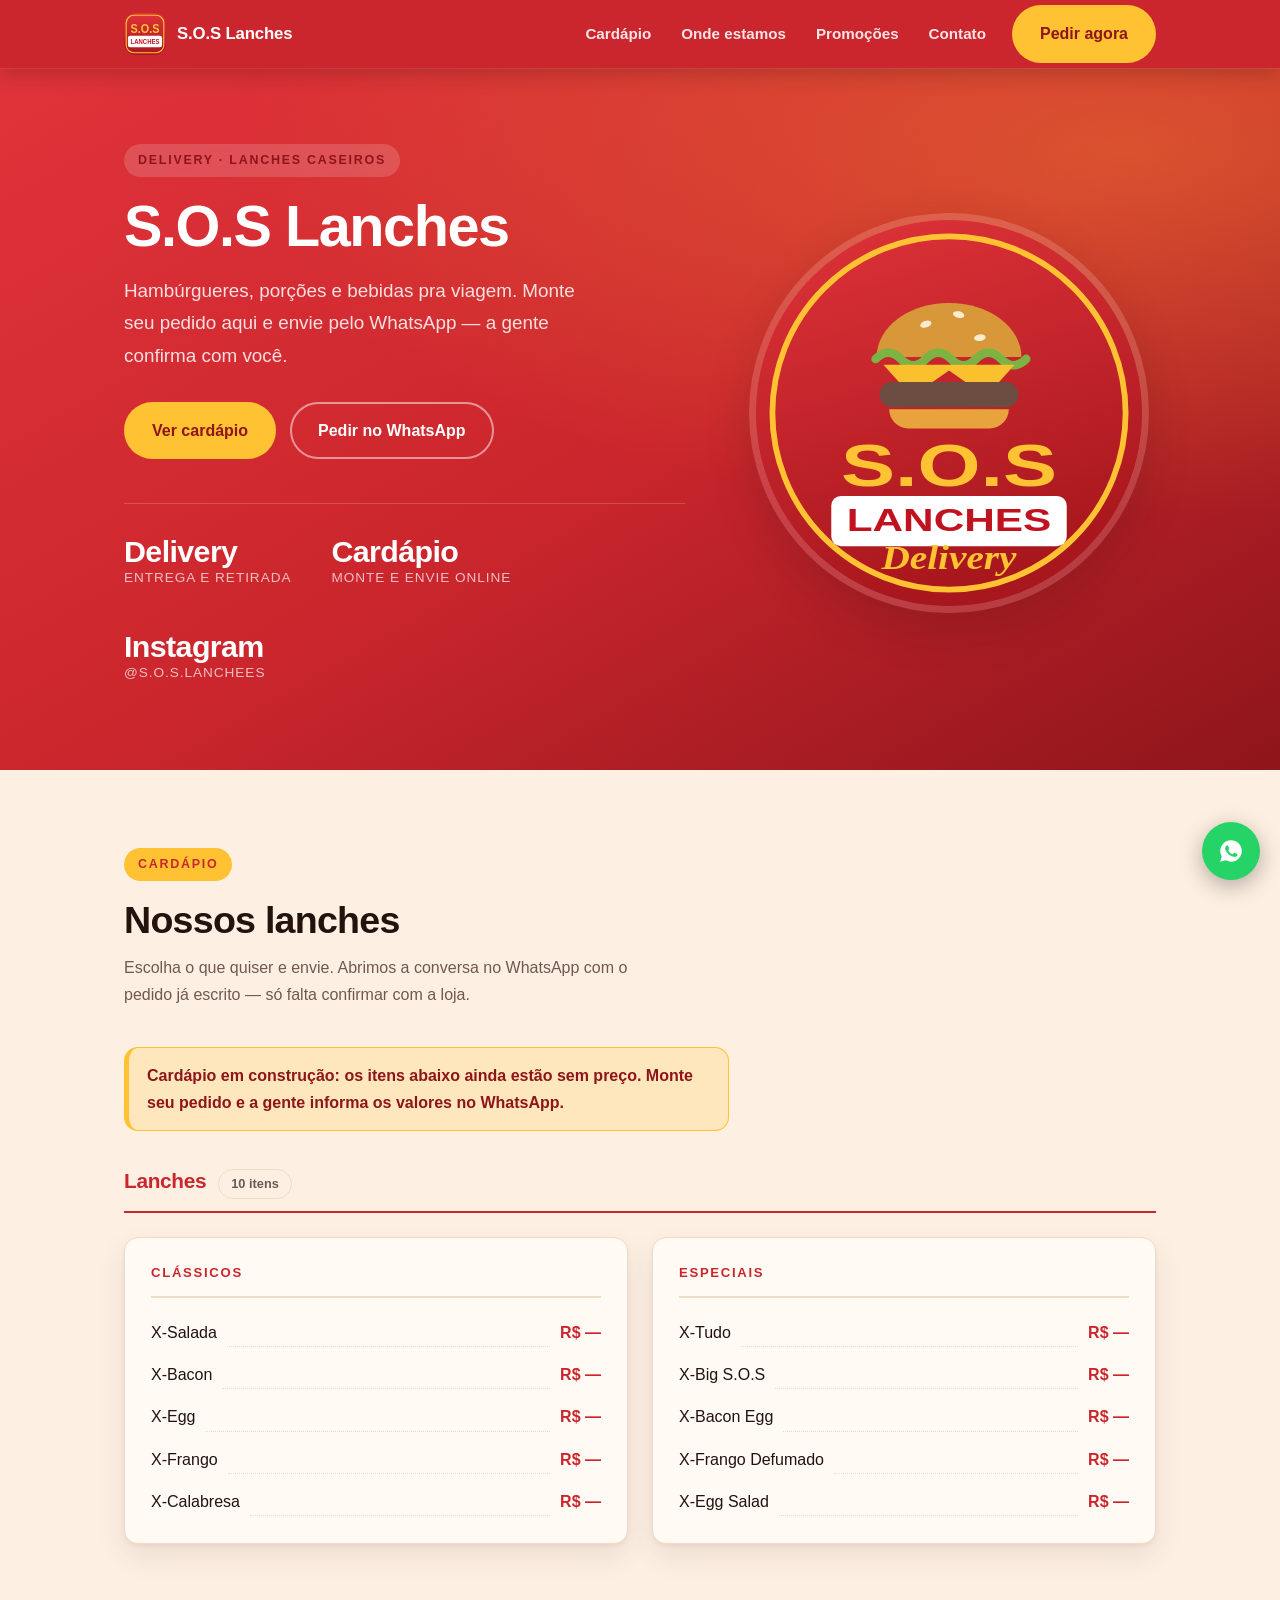
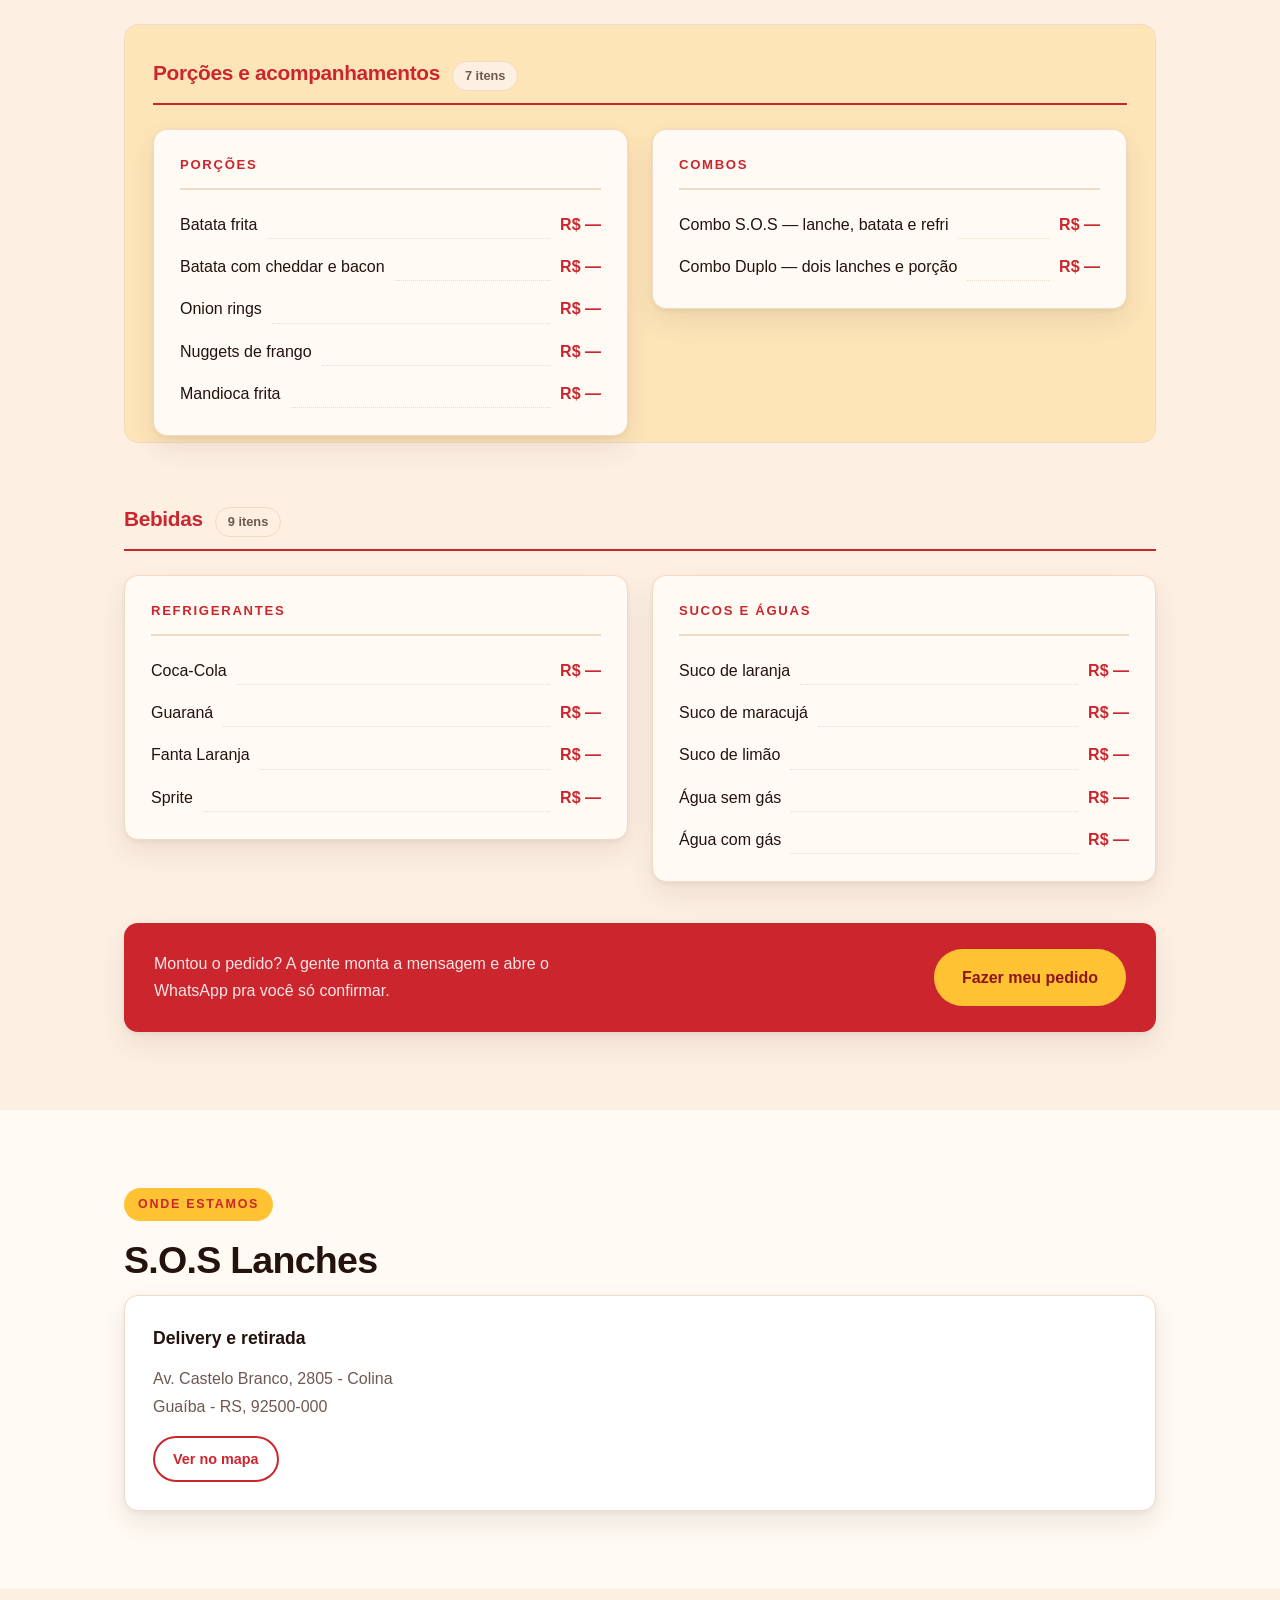
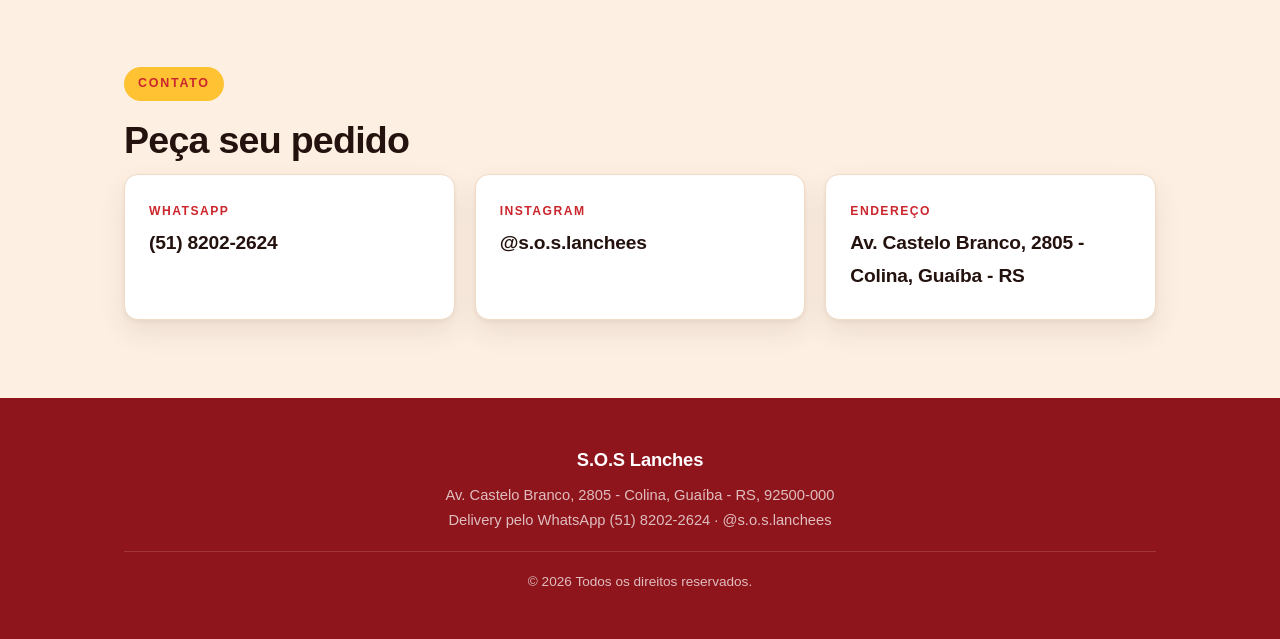
==== commit b9871a7f: "feat: rebrand from Pizzas da Rosaura to S.O.S Lanches - Updated HTML files (pedido.html, promocoes.h" ====
--- a/index.html
+++ b/index.html
@@ -4,9 +4,9 @@
 <head>
     <meta charset="UTF-8">
     <meta name="viewport" content="width=device-width, initial-scale=1.0">
-    <title>Pizzas da Rosaura | Pizzas pré-assadas em Guaíba e Eldorado do Sul - RS</title>
-    <meta name="description" content="Pizzas da Rosaura: pizzas pré-assadas em Guaíba e Eldorado do Sul, RS, com qualidade e preço justo. Peça pelo telefone (51) 3178.8425 ou WhatsApp (51) 99507.4006.">
-    <meta name="theme-color" content="#6c1b22">
+    <title>S.O.S Lanches | Delivery de hambúrgueres e porções em Guaíba - RS</title>
+    <meta name="description" content="S.O.S Lanches: hambúrgueres, porções e bebidas com entrega. Peça pelo WhatsApp (51) 8202-2624. Av. Castelo Branco, 2805 - Colina, Guaíba - RS, 92500-000.">
+    <meta name="theme-color" content="#cb262d">
     <link rel="stylesheet" href="styles.css">
 </head>
 
@@ -16,8 +16,8 @@
     <header class="topo">
         <div class="container topo-conteudo">
             <a href="#inicio" class="marca">
-                <img class="marca-logo" src="images/104330158_2083961038416323_351394347251335109_n.jpg" alt="">
-                <span class="marca-nome">Pizzas da Rosaura</span>
+                <img class="marca-logo" src="images/sos-logo.svg" alt="">
+                <span class="marca-nome">S.O.S Lanches</span>
             </a>
 
             <button class="menu-botao" aria-expanded="false" aria-controls="menu-principal">
@@ -30,11 +30,11 @@
             <nav id="menu-principal" class="menu" aria-label="Navegação principal">
                 <ul class="menu-l-links">
                     <li><a href="#cardapio">Cardápio</a></li>
-                    <li><a href="#unidades">Unidades</a></li>
+                    <li><a href="#local">Onde estamos</a></li>
                     <li><a href="promocoes.html">Promoções</a></li>
                     <li><a href="#contato">Contato</a></li>
                 </ul>
-                <a class="botao botao-claro" href="https://wa.me/5551995074006" target="_blank" rel="noopener">Pedir
+                <a class="botao botao-claro" href="https://wa.me/555182022624" target="_blank" rel="noopener">Pedir
                     agora</a>
             </nav>
         </div>
@@ -45,24 +45,23 @@
         <section id="inicio" class="hero">
             <div class="container hero-conteudo">
                 <div class="hero-texto">
-                    <p class="selo">Pizzas pré-assadas &middot; 15 anos</p>
-                    <h1>Pizzas da Rosaura</h1>
-                    <p class="hero-sub">Pizzas pré-assadas com qualidade e preço justo, em três unidades de Guaíba e
-                        Eldorado do Sul.</p>
+                    <p class="selo">Delivery &middot; Lanches caseiros</p>
+                    <h1>S.O.S Lanches</h1>
+                    <p class="hero-sub">Hambúrgueres, porções e bebidas pra viagem. Monte seu pedido aqui e
+                        envie pelo WhatsApp &mdash; a gente confirma com você.</p>
                     <div class="hero-acoes">
                         <a class="botao botao-claro" href="#cardapio">Ver cardápio</a>
-                        <a class="botao botao-escuro" href="https://wa.me/5551995074006" target="_blank" rel="noopener">Pedir
+                        <a class="botao botao-escuro" href="https://wa.me/555182022624" target="_blank" rel="noopener">Pedir
                             no WhatsApp</a>
                     </div>
                     <ul class="hero-numeros">
-                        <li><strong>15</strong><span>anos de bairro</span></li>
-                        <li><strong>3</strong><span>unidades</span></li>
-                        <li><strong>43</strong><span>sabores no cardápio</span></li>
+                        <li><strong>Delivery</strong><span>Entrega e retirada</span></li>
+                        <li><strong>Cardápio</strong><span>Monte e envie online</span></li>
+                        <li><strong>Instagram</strong><span>@s.o.s.lanchees</span></li>
                     </ul>
                 </div>
                 <div class="hero-imagem">
-                    <img src="images/104330158_2083961038416323_351394347251335109_n.jpg"
-                        alt="Pizzas da Rosaura — pizzas pré-assadas">
+                    <img src="images/sos-hero.svg" alt="S.O.S Lanches — hambúrgueres e porções para delivery">
                 </div>
             </div>
         </section>
@@ -70,104 +69,100 @@
         <section id="cardapio" class="secao secao-menu">
             <div class="container">
                 <p class="selo">Cardápio</p>
-                <h2>Nossas pizzas</h2>
-                <p class="secao-lead">Preços por unidade, das 19h às 00h, de sexta a domingo. Pedidos e entregas pelo
-                    WhatsApp.</p>
+                <h2>Nossos lanches</h2>
+                <p class="secao-lead">Escolha o que quiser e envie. Abrimos a conversa no WhatsApp com o pedido já
+                    escrito — só falta confirmar com a loja.</p>
+
+                <p class="aviso-cardapio">Cardápio em construção: os itens abaixo ainda estão sem preço. Monte seu
+                    pedido e a gente informa os valores no WhatsApp.</p>
 
                 <div class="menu-bloco">
                     <div class="menu-bloco-cabecalho">
-                        <h3>Pizzas salgadas</h3>
-                        <span class="menu-bloco-qtd">31 sabores</span>
+                        <h3>Lanches</h3>
+                        <span class="menu-bloco-qtd">10 itens</span>
                     </div>
 
                     <div class="menu-grade">
                         <div class="menu-cartao">
-                            <h4>Tradicionais</h4>
-                            <ul class="menu-itens">
-                                <li><span class="item-nome">Alho e Óleo</span><span class="item-preco">R$ 26,00</span></li>
-                                <li><span class="item-nome">Atum</span><span class="item-preco">R$ 33,00</span></li>
-                                <li><span class="item-nome">Bacon</span><span class="item-preco">R$ 25,00</span></li>
-                                <li><span class="item-nome">Calabresa</span><span class="item-preco">R$ 28,00</span></li>
-                                <li><span class="item-nome">Cebola na Manteiga</span><span class="item-preco">R$ 28,00</span></li>
-                                <li><span class="item-nome">Frango</span><span class="item-preco">R$ 28,00</span></li>
-                                <li><span class="item-nome">Frango com Catupiry</span><span class="item-preco">R$ 32,00</span></li>
-                                <li><span class="item-nome">Linguiça</span><span class="item-preco">R$ 32,00</span></li>
-                                <li><span class="item-nome">Margherita</span><span class="item-preco">R$ 25,00</span></li>
-                                <li><span class="item-nome">Portuguesa</span><span class="item-preco">R$ 32,00</span></li>
-                                <li><span class="item-nome">Quatro Queijos</span><span class="item-preco">R$ 33,00</span></li>
-                                <li><span class="item-nome">Tropicana</span><span class="item-preco">R$ 27,00</span></li>
-                                <li><span class="item-nome">Presunto</span><span class="item-preco">R$ 28,00</span></li>
+                            <h4>Clássicos</h4>
+                            <ul class="menu-itens">
+                                <li><span class="item-nome">X-Salada</span><span class="item-preco">R$ &mdash;</span></li>
+                                <li><span class="item-nome">X-Bacon</span><span class="item-preco">R$ &mdash;</span></li>
+                                <li><span class="item-nome">X-Egg</span><span class="item-preco">R$ &mdash;</span></li>
+                                <li><span class="item-nome">X-Frango</span><span class="item-preco">R$ &mdash;</span></li>
+                                <li><span class="item-nome">X-Calabresa</span><span class="item-preco">R$ &mdash;</span></li>
                             </ul>
                         </div>
 
                         <div class="menu-cartao">
                             <h4>Especiais</h4>
                             <ul class="menu-itens">
-                                <li><span class="item-nome">Brócolis, Salmão e Milho</span><span class="item-preco">R$ 35,00</span></li>
-                                <li><span class="item-nome">Calabresa c/ Cheddar</span><span class="item-preco">R$ 32,00</span></li>
-                                <li><span class="item-nome">Brócolis c/ Bacon</span><span class="item-preco">R$ 32,00</span></li>
-                            </ul>
-                        </div>
-
-                        <div class="menu-cartao">
-                            <h4>Super Especiais</h4>
-                            <ul class="menu-itens">
-                                <li><span class="item-nome">Bacon c/ Molho Branco</span><span class="item-preco">R$ 35,00</span></li>
-                                <li><span class="item-nome">4 Queijos c/ Bacon</span><span class="item-preco">R$ 37,00</span></li>
-                                <li><span class="item-nome">Siciliana</span><span class="item-preco">R$ 34,00</span></li>
-                                <li><span class="item-nome">Napolitana</span><span class="item-preco">R$ 33,00</span></li>
-                                <li><span class="item-nome">Bacon c/ Milho</span><span class="item-preco">R$ 31,00</span></li>
-                                <li><span class="item-nome">Bacon</span><span class="item-preco">R$ 32,00</span></li>
-                                <li><span class="item-nome">Cebola c/ Bacon</span><span class="item-preco">R$ 30,00</span></li>
-                            </ul>
-                        </div>
-
-                        <div class="menu-cartao">
-                            <h4>Super Especiais II</h4>
-                            <ul class="menu-itens">
-                                <li><span class="item-nome">Filé c/ Queijo</span><span class="item-preco">R$ 33,00</span></li>
-                                <li><span class="item-nome">Filé e Calabresa c/ Molho Branco</span><span class="item-preco">R$ 35,00</span></li>
-                                <li><span class="item-nome">Filé c/ Nata</span><span class="item-preco">R$ 32,00</span></li>
-                                <li><span class="item-nome">Filé c/ Catupiry</span><span class="item-preco">R$ 32,00</span></li>
-                                <li><span class="item-nome">Peperoni c/ Catupiry</span><span class="item-preco">R$ 30,00</span></li>
-                                <li><span class="item-nome">Strogonoff de Carne</span><span class="item-preco">R$ 38,00</span></li>
-                                <li><span class="item-nome">Strogonoff de Frango</span><span class="item-preco">R$ 36,00</span></li>
-                                <li><span class="item-nome">Four Cheeses</span><span class="item-preco">R$ 35,00</span></li>
-                            </ul>
-                        </div>
+                                <li><span class="item-nome">X-Tudo</span><span class="item-preco">R$ &mdash;</span></li>
+                                <li><span class="item-nome">X-Big S.O.S</span><span class="item-preco">R$ &mdash;</span></li>
+                                <li><span class="item-nome">X-Bacon Egg</span><span class="item-preco">R$ &mdash;</span></li>
+                                <li><span class="item-nome">X-Frango Defumado</span><span class="item-preco">R$ &mdash;</span></li>
+                                <li><span class="item-nome">X-Egg Salad</span><span class="item-preco">R$ &mdash;</span></li>
+                            </ul>
+                        </div>
+                    </div>
                 </div>
 
                 <div class="menu-bloco menu-bloco-doces">
                     <div class="menu-bloco-cabecalho">
-                        <h3>Pizzas doces</h3>
-                        <span class="menu-bloco-qtd">12 sabores</span>
+                        <h3>Porções e acompanhamentos</h3>
+                        <span class="menu-bloco-qtd">7 itens</span>
                     </div>
 
                     <div class="menu-grade">
                         <div class="menu-cartao">
-                            <h4>Doces Especiais</h4>
-                            <ul class="menu-itens">
-                                <li><span class="item-nome">Doce de Leite c/ Sorvete</span><span class="item-preco">R$ 25,00</span></li>
-                                <li><span class="item-nome">Brigadeiro</span><span class="item-preco">R$ 23,00</span></li>
-                                <li><span class="item-nome">Chocolate Branco c/ Morango</span><span class="item-preco">R$ 30,00</span></li>
-                                <li><span class="item-nome">Chocolate Preto c/ Morango</span><span class="item-preco">R$ 30,00</span></li>
-                                <li><span class="item-nome">Chocolate Branco c/ Avelã</span><span class="item-preco">R$ 25,00</span></li>
-                                <li><span class="item-nome">Pistache c/ Chocolate Branco</span><span class="item-preco">R$ 31,00</span></li>
-                            </ul>
-                        </div>
-
-                        <div class="menu-cartao">
-                            <h4>Doces</h4>
-                            <ul class="menu-itens">
-                                <li><span class="item-nome">Chocos</span><span class="item-preco">R$ 21,00</span></li>
-                                <li><span class="item-nome">Brigadeiro</span><span class="item-preco">R$ 23,00</span></li>
-                                <li><span class="item-nome">Bomba de Leite Ninho c/ Branco</span><span class="item-preco">R$ 30,00</span></li>
-                                <li><span class="item-nome">Chocolate Preto c/ Avelã</span><span class="item-preco">R$ 25,00</span></li>
-                                <li><span class="item-nome">Doce de Leite c/ Doce de Leite</span><span class="item-preco">R$ 25,00</span></li>
-                                <li><span class="item-nome">Prestígio</span><span class="item-preco">R$ 24,00</span></li>
-                            </ul>
-                        </div>
-                </div>
+                            <h4>Porções</h4>
+                            <ul class="menu-itens">
+                                <li><span class="item-nome">Batata frita</span><span class="item-preco">R$ &mdash;</span></li>
+                                <li><span class="item-nome">Batata com cheddar e bacon</span><span class="item-preco">R$ &mdash;</span></li>
+                                <li><span class="item-nome">Onion rings</span><span class="item-preco">R$ &mdash;</span></li>
+                                <li><span class="item-nome">Nuggets de frango</span><span class="item-preco">R$ &mdash;</span></li>
+                                <li><span class="item-nome">Mandioca frita</span><span class="item-preco">R$ &mdash;</span></li>
+                            </ul>
+                        </div>
+
+                        <div class="menu-cartao">
+                            <h4>Combos</h4>
+                            <ul class="menu-itens">
+                                <li><span class="item-nome">Combo S.O.S — lanche, batata e refri</span><span class="item-preco">R$ &mdash;</span></li>
+                                <li><span class="item-nome">Combo Duplo — dois lanches e porção</span><span class="item-preco">R$ &mdash;</span></li>
+                            </ul>
+                        </div>
+                    </div>
+                </div>
+
+                <div class="menu-bloco">
+                    <div class="menu-bloco-cabecalho">
+                        <h3>Bebidas</h3>
+                        <span class="menu-bloco-qtd">9 itens</span>
+                    </div>
+
+                    <div class="menu-grade">
+                        <div class="menu-cartao">
+                            <h4>Refrigerantes</h4>
+                            <ul class="menu-itens">
+                                <li><span class="item-nome">Coca-Cola</span><span class="item-preco">R$ &mdash;</span></li>
+                                <li><span class="item-nome">Guaraná</span><span class="item-preco">R$ &mdash;</span></li>
+                                <li><span class="item-nome">Fanta Laranja</span><span class="item-preco">R$ &mdash;</span></li>
+                                <li><span class="item-nome">Sprite</span><span class="item-preco">R$ &mdash;</span></li>
+                            </ul>
+                        </div>
+
+                        <div class="menu-cartao">
+                            <h4>Sucos e águas</h4>
+                            <ul class="menu-itens">
+                                <li><span class="item-nome">Suco de laranja</span><span class="item-preco">R$ &mdash;</span></li>
+                                <li><span class="item-nome">Suco de maracujá</span><span class="item-preco">R$ &mdash;</span></li>
+                                <li><span class="item-nome">Suco de limão</span><span class="item-preco">R$ &mdash;</span></li>
+                                <li><span class="item-nome">Água sem gás</span><span class="item-preco">R$ &mdash;</span></li>
+                                <li><span class="item-nome">Água com gás</span><span class="item-preco">R$ &mdash;</span></li>
+                            </ul>
+                        </div>
+                    </div>
                 </div>
 
                 <div class="menu-cta">
@@ -178,27 +173,16 @@
             </div>
         </section>
 
-        <section id="unidades" class="secao">
+        <section id="local" class="secao">
             <div class="container">
                 <p class="selo">Onde estamos</p>
-                <h2>Nossas unidades</h2>
+                <h2>S.O.S Lanches</h2>
                 <ul class="unidades">
                     <li class="unidade">
-                        <h3>Eldorado do Sul</h3>
-                        <p>R. Oito de Junho, 156 - Centro<br>Eldorado do Sul - RS, 92990-000</p>
-                        <a class="botao botao-pequeno" href="https://www.google.com/maps/search/?api=1&amp;query=R.+Oito+de+Junho,+156+-+Centro,+Eldorado+do+Sul+-+RS,+92990-000"
-                            target="_blank" rel="noopener">Ver no mapa</a>
-                    </li>
-                    <li class="unidade">
-                        <h3>Guaíba &mdash; Colina</h3>
-                        <p>Av. Antenor Caldas, 282 - Colina<br>Guaíba - RS</p>
-                        <a class="botao botao-pequeno" href="https://www.google.com/maps/search/?api=1&amp;query=Av.+Antenor+Caldas,+282+-+Colina,+Gua%C3%ADba+-+RS"
-                            target="_blank" rel="noopener">Ver no mapa</a>
-                    </li>
-                    <li class="unidade">
-                        <h3>Guaíba &mdash; Jardim Iolanda</h3>
-                        <p>Av. Adão Foques, 1284 - Jardim Iolanda<br>Guaíba - RS, 92500-000</p>
-                        <a class="botao botao-pequeno" href="https://www.google.com/maps/search/?api=1&amp;query=Av.+Ad%C3%A3o+Foques,+1284+-+Jardim+Iolanda,+Gua%C3%ADba+-+RS,+92500-000"
+                        <h3>Delivery e retirada</h3>
+                        <p>Av. Castelo Branco, 2805 - Colina<br>Guaíba - RS, 92500-000</p>
+                        <a class="botao botao-pequeno"
+                            href="https://www.google.com/maps/search/?api=1&amp;query=Av.+Castelo+Branco,+2805+-+Colina,+Gua%C3%ADba+-+RS,+92500-000"
                             target="_blank" rel="noopener">Ver no mapa</a>
                     </li>
                 </ul>
@@ -210,18 +194,21 @@
                 <p class="selo">Contato</p>
                 <h2>Peça seu pedido</h2>
                 <div class="contato-grade">
-                    <a class="contato-item" href="tel:+555131788425">
-                        <span class="contato-rotulo">Telefone</span>
-                        <span class="contato-valor">(51) 3178.8425</span>
+                    <a class="contato-item" href="https://wa.me/555182022624" target="_blank" rel="noopener">
+                        <span class="contato-rotulo">WhatsApp</span>
+                        <span class="contato-valor">(51) 8202-2624</span>
                     </a>
-                    <a class="contato-item" href="https://wa.me/5551995074006" target="_blank" rel="noopener">
-                        <span class="contato-rotulo">WhatsApp</span>
-                        <span class="contato-valor">(51) 99507.4006</span>
+                    <a class="contato-item" href="https://www.instagram.com/s.o.s.lanchees/" target="_blank"
+                        rel="noopener">
+                        <span class="contato-rotulo">Instagram</span>
+                        <span class="contato-valor">@s.o.s.lanchees</span>
                     </a>
-                    <div class="contato-item">
-                        <span class="contato-rotulo">Atendimento</span>
-                        <span class="contato-valor">Sex a Dom, 19h às 00h</span>
-                    </div>
+                    <a class="contato-item"
+                        href="https://www.google.com/maps/search/?api=1&amp;query=Av.+Castelo+Branco,+2805+-+Colina,+Gua%C3%ADba+-+RS,+92500-000"
+                        target="_blank" rel="noopener">
+                        <span class="contato-rotulo">Endereço</span>
+                        <span class="contato-valor">Av. Castelo Branco, 2805 - Colina, Guaíba - RS</span>
+                    </a>
                 </div>
             </div>
         </section>
@@ -230,15 +217,15 @@
 
     <footer class="rodape">
         <div class="container rodape-conteudo">
-            <p class="rodape-marca">Pizzas da Rosaura</p>
-            <p>Pizzas pré-assadas em Guaíba e Eldorado do Sul - RS</p>
-            <p>Sex a Dom, das 19h às 00h &middot; (51) 3178.8425</p>
+            <p class="rodape-marca">S.O.S Lanches</p>
+            <p>Av. Castelo Branco, 2805 - Colina, Guaíba - RS, 92500-000</p>
+            <p>Delivery pelo WhatsApp (51) 8202-2624 &middot; @s.o.s.lanchees</p>
             <p class="rodape-legal">&copy; 2026 Todos os direitos reservados.</p>
         </div>
     </footer>
 
-    <a class="flutuante-whats" href="https://wa.me/5551995074006" target="_blank" rel="noopener"
-        aria-label="Pedir no WhatsApp (51) 99507.4006">
+    <a class="flutuante-whats" href="https://wa.me/555182022624" target="_blank" rel="noopener"
+        aria-label="Pedir no WhatsApp (51) 8202-2624">
         <svg viewBox="0 0 24 24" width="26" height="26" aria-hidden="true" focusable="false">
             <path fill="currentColor"
                 d="M12.04 2c-5.46 0-9.9 4.44-9.9 9.9 0 1.75.46 3.45 1.32 4.95L2.05 22l5.3-1.39a9.9 9.9 0 0 0 4.69 1.2h.01c5.46 0 9.9-4.44 9.9-9.9 0-2.64-1.03-5.13-2.9-7A9.82 9.82 0 0 0 12.04 2Zm5.8 14.06c-.24.68-1.4 1.3-1.94 1.35-.5.05-1 .24-3.37-.7-2.85-1.13-4.65-4.06-4.79-4.25-.14-.19-1.13-1.5-1.13-2.87 0-1.36.72-2.03.97-2.31.24-.27.53-.34.71-.34h.5c.17 0 .4-.06.62.48.24.57.8 1.96.87 2.1.07.14.12.3.02.48-.1.19-.15.3-.29.47l-.43.5c-.14.14-.29.3-.12.59.16.29.73 1.2 1.56 1.95 1.07.95 1.98 1.25 2.26 1.39.28.14.45.12.62-.07.16-.19.7-.82.89-1.1.19-.28.38-.23.63-.14.25.09 1.65.78 1.93.92.28.14.47.21.54.33.07.12.07.69-.17 1.37Z" />
--- a/styles.css
+++ b/styles.css
@@ -1,24 +1,25 @@
 /* =========================================================
-   Pizzas da Rosaura — sistema visual
+   S.O.S Lanches — sistema visual
    Tokens → base → layout → componentes → responsivo
    ========================================================= */
 
 /* ---------- 1. Tokens ---------- */
 :root {
-    --marca: #6c1b22;
-    --marca-clara: #86252e;
-    --marca-escura: #4a1218;
-    --creme: #fdf7ee;
-    --creme-escuro: #f7ecdd;
-    --bege: #fdcda2;
-    --texto: #2b1a17;
-    --texto-suave: #6b5148;
-    --borda: #e8d8c6;
+    --marca: #cb262d;
+    --marca-clara: #e0333a;
+    --marca-escura: #8e151b;
+    --creme: #fffaf3;
+    --creme-escuro: #fdf0e2;
+    --dourado: #ffc233;
+    --dourado-rgb: 255, 194, 51;
+    --texto: #24120f;
+    --texto-suave: #705852;
+    --borda: #f0dcc6;
 
     --raio: 14px;
     --raio-pequeno: 9px;
-    --sombra: 0 2px 4px rgba(76, 40, 32, .05), 0 12px 28px rgba(76, 40, 32, .08);
-    --sombra-alta: 0 18px 45px rgba(76, 40, 32, .18);
+    --sombra: 0 2px 4px rgba(58, 20, 18, .05), 0 12px 28px rgba(58, 20, 18, .09);
+    --sombra-alta: 0 18px 45px rgba(58, 20, 18, .20);
     --largura: 1080px;
     --altura-topo: 68px;
     --transicao: 180ms ease;
@@ -144,7 +145,7 @@
 .marca-logo {
     width: 42px;
     height: 42px;
-    border-radius: 50%;
+    border-radius: 12px;
     flex-shrink: 0;
 }
 
@@ -171,7 +172,7 @@
 
 .menu-l-links a:hover {
     color: #fff;
-    border-bottom-color: var(--bege);
+    border-bottom-color: var(--dourado);
 }
 
 .menu {
@@ -243,7 +244,7 @@
 }
 
 .botao-claro {
-    background: var(--bege);
+    background: var(--dourado);
     color: var(--marca-escura);
 }
 
@@ -277,7 +278,7 @@
 /* ---------- 5. Hero ---------- */
 .hero {
     background:
-        radial-gradient(120% 90% at 88% 12%, rgba(253, 205, 162, .28) 0%, transparent 58%),
+        radial-gradient(120% 90% at 88% 12%, rgba(var(--dourado-rgb), .28) 0%, transparent 58%),
         linear-gradient(150deg, var(--marca-clara) 0%, var(--marca) 52%, var(--marca-escura) 100%);
     color: #fff;
     padding: 76px 0 88px;
@@ -298,7 +299,7 @@
     letter-spacing: .14em;
     text-transform: uppercase;
     color: var(--marca);
-    background: var(--bege);
+    background: var(--dourado);
     padding: 6px 14px;
     border-radius: 999px;
     margin-bottom: 18px;
@@ -388,6 +389,18 @@
     color: var(--texto-suave);
     max-width: 58ch;
     margin-bottom: 38px;
+}
+
+.aviso-cardapio {
+    background: rgba(var(--dourado-rgb), .22);
+    border: 1px solid var(--dourado);
+    border-left: 5px solid var(--dourado);
+    border-radius: var(--raio);
+    color: var(--marca-escura);
+    font-weight: 600;
+    max-width: 68ch;
+    padding: 14px 18px;
+    margin-bottom: 32px;
 }
 
 /* ---------- 7. Cardápio ---------- */
@@ -403,14 +416,14 @@
     column-gap: 24px;
 }
 
-/* Salgadas e doces são blocos separados: o doce ganha um painel bege
-   próprio, senão as pizzas doces se misturam no meio das salgadas. */
+/* Cada bloco tem painel próprio, senão as categorias do grupo
+   seguinte se misturam no meio do anterior. */
 .menu-bloco + .menu-bloco {
     margin-top: 58px;
 }
 
 .menu-bloco-doces {
-    background: rgba(253, 205, 162, .26);
+    background: rgba(var(--dourado-rgb), .24);
     border: 1px solid var(--borda);
     border-radius: var(--raio);
     padding: 30px 28px 6px;
@@ -724,7 +737,7 @@
     }
 
     .menu-l-links a:hover {
-        border-bottom-color: var(--bege);
+        border-bottom-color: var(--dourado);
     }
 
     .menu .botao {
@@ -889,7 +902,7 @@
 
 .opcao:has(input:checked) {
     border-color: var(--marca);
-    background: rgba(253, 205, 162, .2);
+    background: rgba(var(--dourado-rgb), .2);
 }
 
 .opcao:has(input:focus-visible) {
@@ -992,7 +1005,7 @@
 }
 
 .bloco-menu-doces {
-    background: rgba(253, 205, 162, .22);
+    background: rgba(var(--dourado-rgb), .2);
     border: 1px solid var(--borda);
     border-radius: var(--raio);
     padding: 22px 20px 4px;
@@ -1030,12 +1043,12 @@
     gap: 12px;
     padding: 9px 10px;
     border-radius: var(--raio-pequeno);
-    border-bottom: 1px dashed rgba(232, 216, 198, .8);
+    border-bottom: 1px dashed rgba(240, 220, 198, .9);
     transition: background var(--transicao);
 }
 
 .linha-item.linha-ativa {
-    background: rgba(253, 205, 162, .45);
+    background: rgba(var(--dourado-rgb), .4);
 }
 
 .linha-info {
@@ -1138,7 +1151,7 @@
 }
 
 .botao-enviar {
-    background: var(--bege);
+    background: var(--dourado);
     color: var(--marca-escura);
     flex-shrink: 0;
 }
@@ -1288,7 +1301,7 @@
 .barra-desconto {
     font-size: .84rem;
     font-weight: 700;
-    color: var(--bege);
+    color: var(--dourado);
 }
 
 /* ---------- Página de promoções ---------- */
@@ -1385,7 +1398,7 @@
 
 .menu-l-links a[aria-current="page"] {
     color: #fff;
-    border-bottom-color: var(--bege);
+    border-bottom-color: var(--dourado);
 }
 
 /* ---------- Confirmação de envio ---------- */
@@ -1396,7 +1409,7 @@
     display: flex;
     align-items: center;
     justify-content: center;
-    background: rgba(43, 26, 23, .62);
+    background: rgba(36, 18, 15, .62);
     backdrop-filter: blur(3px);
     padding: 20px;
 }
@@ -1424,7 +1437,7 @@
 .pedido-enviado-aviso {
     margin-top: 14px;
     padding: 12px 16px;
-    background: rgba(253, 205, 162, .5);
+    background: rgba(var(--dourado-rgb), .5);
     border-radius: var(--raio-pequeno);
     color: var(--marca-escura) !important;
     font-weight: 600;
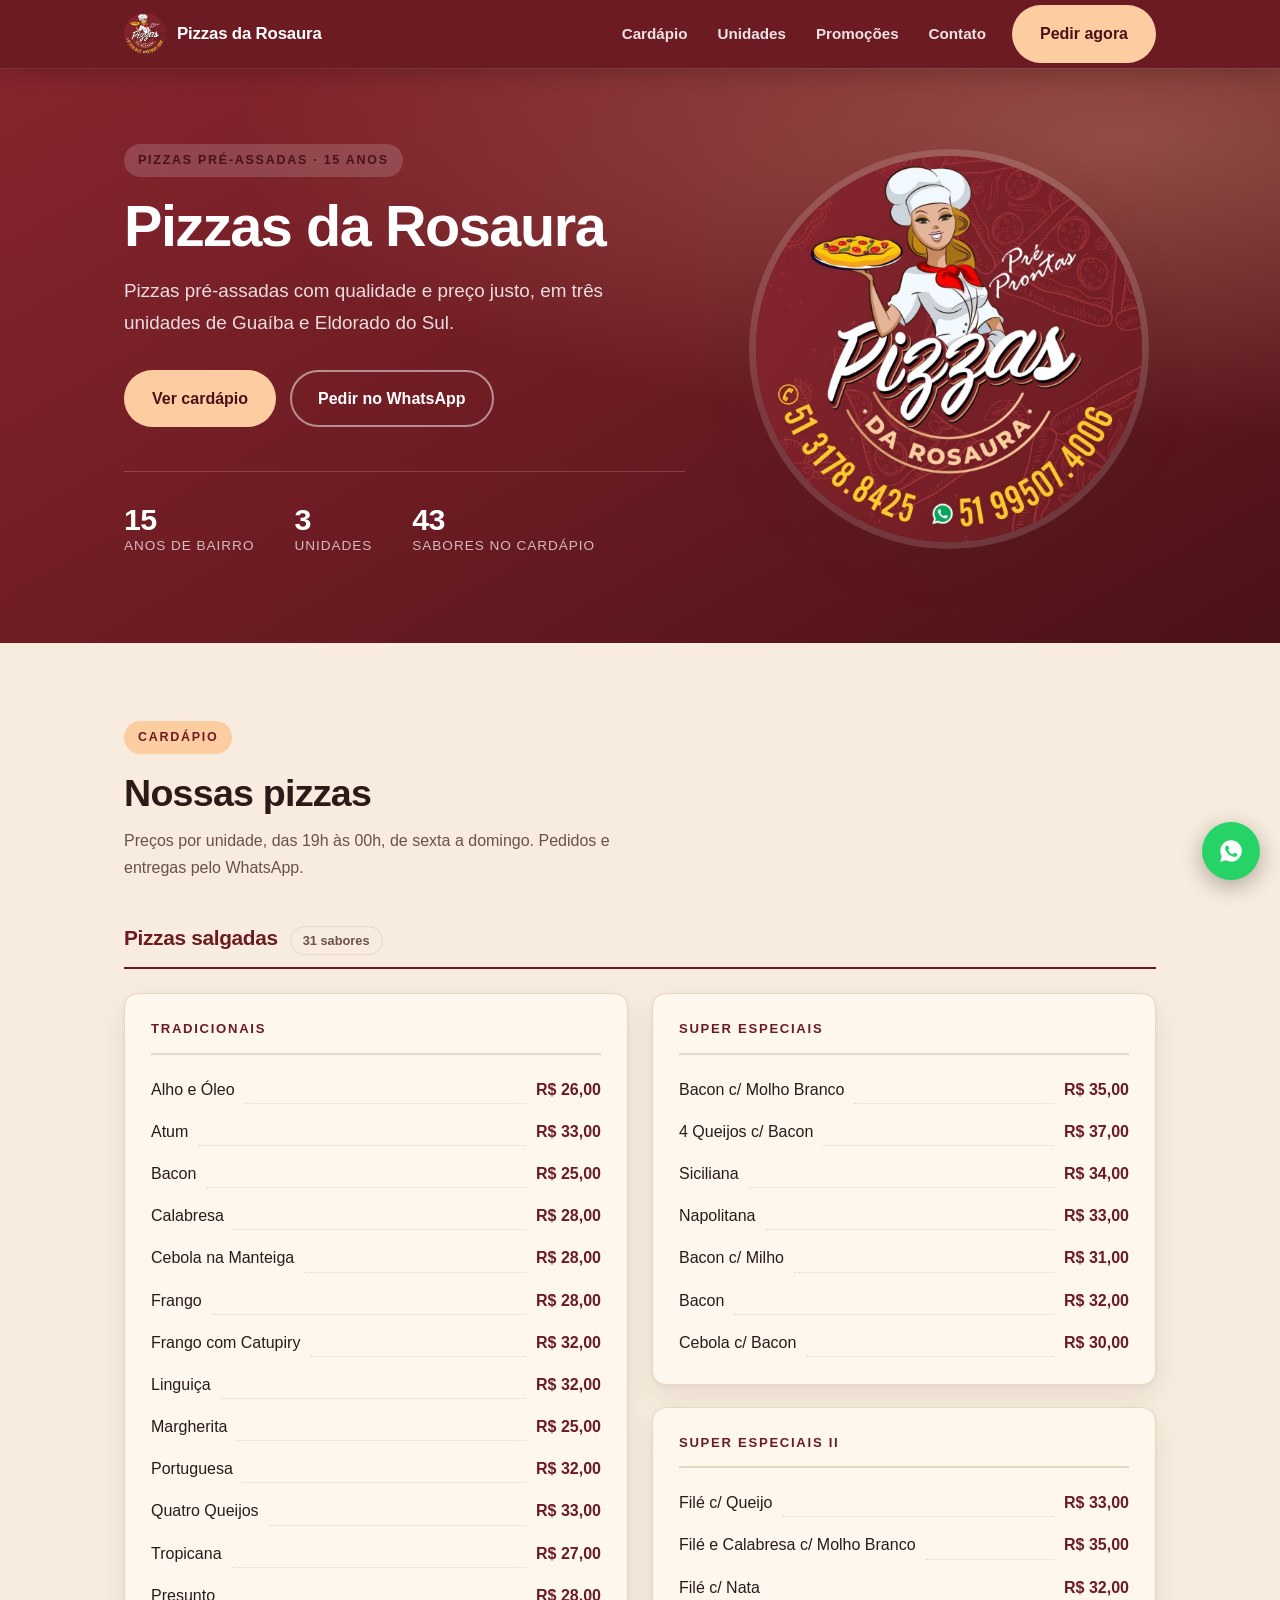
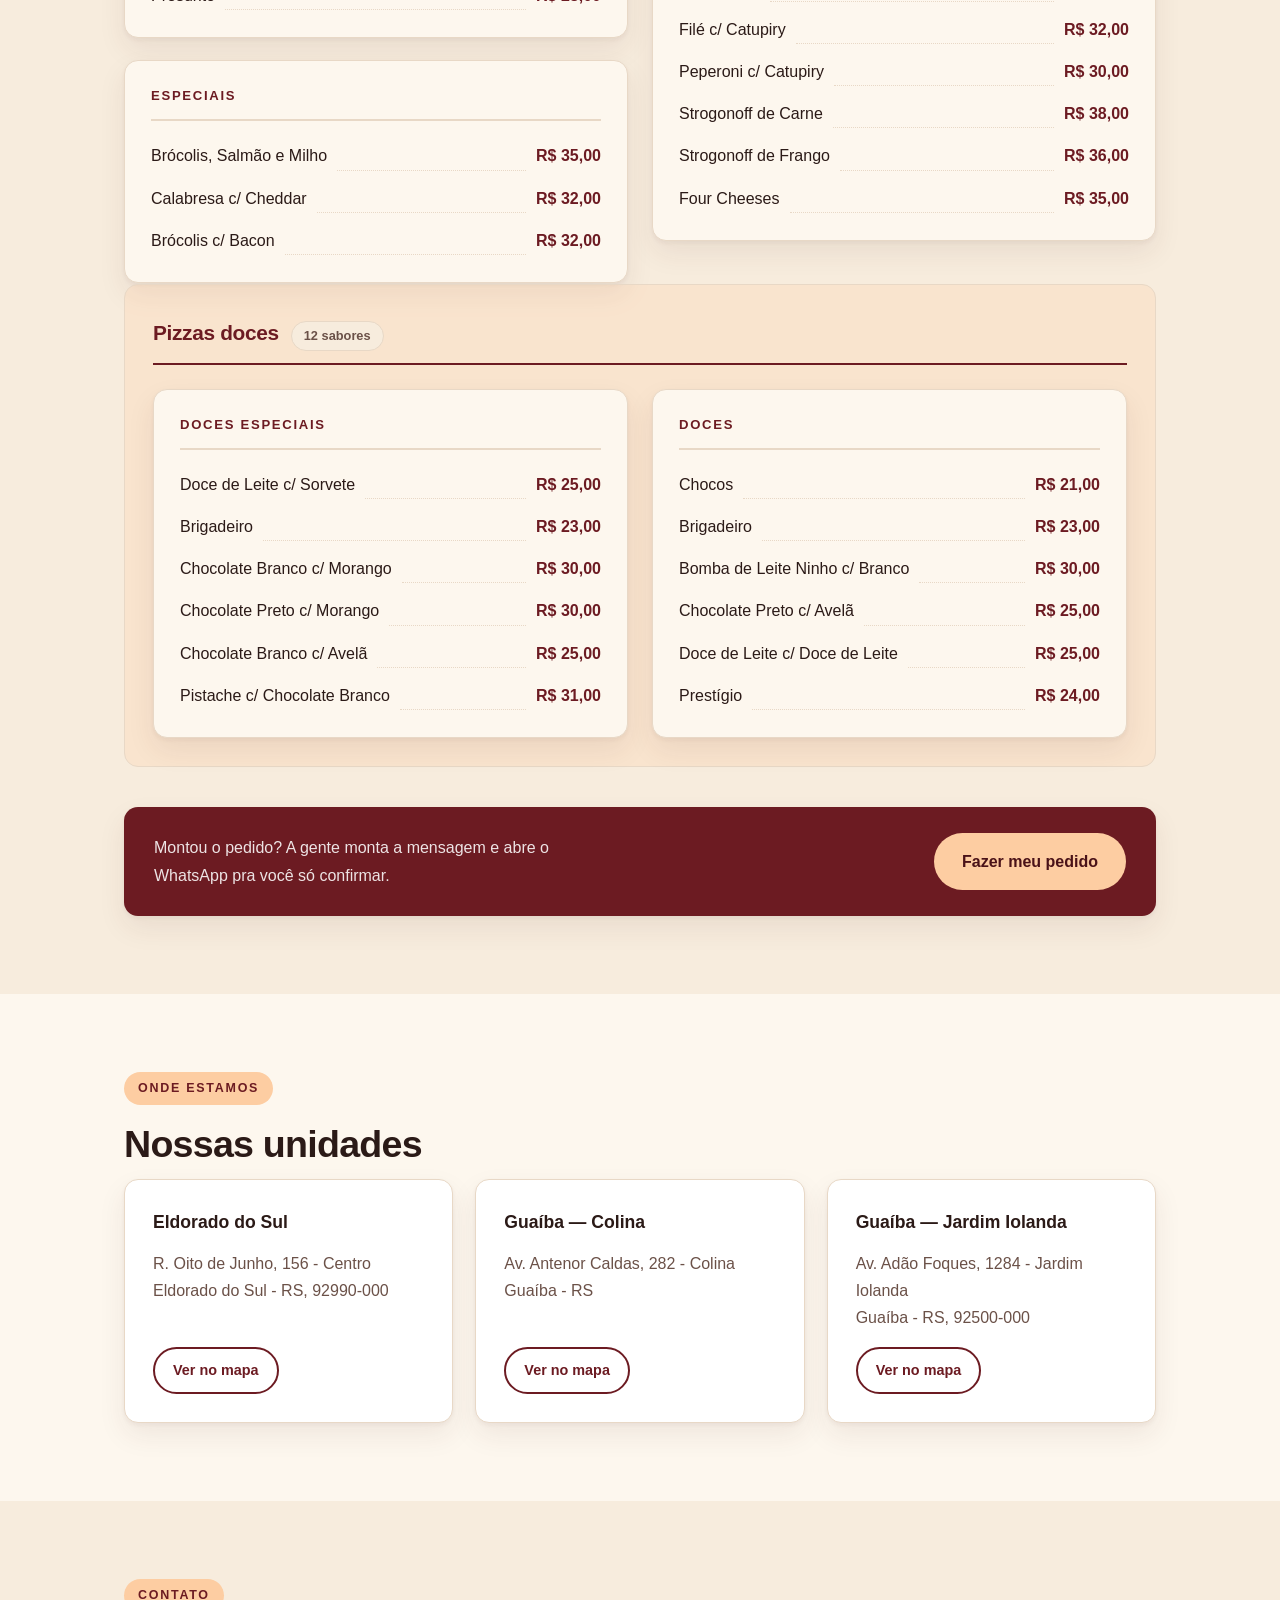
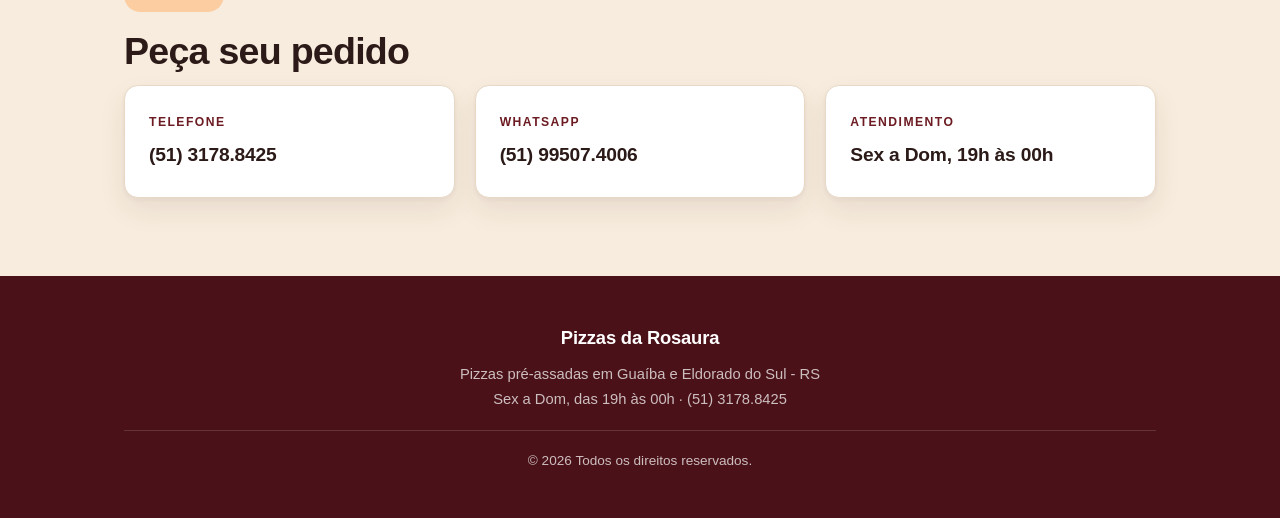
==== commit b6b6bfbd: "Refactor website for Pizzas da Rosaura: update titles, descriptions, and content across HTML files; " ====
--- a/index.html
+++ b/index.html
@@ -4,9 +4,9 @@
 <head>
     <meta charset="UTF-8">
     <meta name="viewport" content="width=device-width, initial-scale=1.0">
-    <title>S.O.S Lanches | Delivery de hambúrgueres e porções em Guaíba - RS</title>
-    <meta name="description" content="S.O.S Lanches: hambúrgueres, porções e bebidas com entrega. Peça pelo WhatsApp (51) 8202-2624. Av. Castelo Branco, 2805 - Colina, Guaíba - RS, 92500-000.">
-    <meta name="theme-color" content="#cb262d">
+    <title>Pizzas da Rosaura | Pizzas pré-assadas em Guaíba e Eldorado do Sul - RS</title>
+    <meta name="description" content="Pizzas da Rosaura: pizzas pré-assadas em Guaíba e Eldorado do Sul, RS, com qualidade e preço justo. Peça pelo telefone (51) 3178.8425 ou WhatsApp (51) 99507.4006.">
+    <meta name="theme-color" content="#6c1b22">
     <link rel="stylesheet" href="styles.css">
 </head>
 
@@ -16,8 +16,8 @@
     <header class="topo">
         <div class="container topo-conteudo">
             <a href="#inicio" class="marca">
-                <img class="marca-logo" src="images/sos-logo.svg" alt="">
-                <span class="marca-nome">S.O.S Lanches</span>
+                <img class="marca-logo" src="images/104330158_2083961038416323_351394347251335109_n.jpg" alt="">
+                <span class="marca-nome">Pizzas da Rosaura</span>
             </a>
 
             <button class="menu-botao" aria-expanded="false" aria-controls="menu-principal">
@@ -30,11 +30,11 @@
             <nav id="menu-principal" class="menu" aria-label="Navegação principal">
                 <ul class="menu-l-links">
                     <li><a href="#cardapio">Cardápio</a></li>
-                    <li><a href="#local">Onde estamos</a></li>
+                    <li><a href="#unidades">Unidades</a></li>
                     <li><a href="promocoes.html">Promoções</a></li>
                     <li><a href="#contato">Contato</a></li>
                 </ul>
-                <a class="botao botao-claro" href="https://wa.me/555182022624" target="_blank" rel="noopener">Pedir
+                <a class="botao botao-claro" href="https://wa.me/5551995074006" target="_blank" rel="noopener">Pedir
                     agora</a>
             </nav>
         </div>
@@ -45,23 +45,24 @@
         <section id="inicio" class="hero">
             <div class="container hero-conteudo">
                 <div class="hero-texto">
-                    <p class="selo">Delivery &middot; Lanches caseiros</p>
-                    <h1>S.O.S Lanches</h1>
-                    <p class="hero-sub">Hambúrgueres, porções e bebidas pra viagem. Monte seu pedido aqui e
-                        envie pelo WhatsApp &mdash; a gente confirma com você.</p>
+                    <p class="selo">Pizzas pré-assadas &middot; 15 anos</p>
+                    <h1>Pizzas da Rosaura</h1>
+                    <p class="hero-sub">Pizzas pré-assadas com qualidade e preço justo, em três unidades de Guaíba e
+                        Eldorado do Sul.</p>
                     <div class="hero-acoes">
                         <a class="botao botao-claro" href="#cardapio">Ver cardápio</a>
-                        <a class="botao botao-escuro" href="https://wa.me/555182022624" target="_blank" rel="noopener">Pedir
+                        <a class="botao botao-escuro" href="https://wa.me/5551995074006" target="_blank" rel="noopener">Pedir
                             no WhatsApp</a>
                     </div>
                     <ul class="hero-numeros">
-                        <li><strong>Delivery</strong><span>Entrega e retirada</span></li>
-                        <li><strong>Cardápio</strong><span>Monte e envie online</span></li>
-                        <li><strong>Instagram</strong><span>@s.o.s.lanchees</span></li>
+                        <li><strong>15</strong><span>anos de bairro</span></li>
+                        <li><strong>3</strong><span>unidades</span></li>
+                        <li><strong>43</strong><span>sabores no cardápio</span></li>
                     </ul>
                 </div>
                 <div class="hero-imagem">
-                    <img src="images/sos-hero.svg" alt="S.O.S Lanches — hambúrgueres e porções para delivery">
+                    <img src="images/104330158_2083961038416323_351394347251335109_n.jpg"
+                        alt="Pizzas da Rosaura — pizzas pré-assadas">
                 </div>
             </div>
         </section>
@@ -69,100 +70,104 @@
         <section id="cardapio" class="secao secao-menu">
             <div class="container">
                 <p class="selo">Cardápio</p>
-                <h2>Nossos lanches</h2>
-                <p class="secao-lead">Escolha o que quiser e envie. Abrimos a conversa no WhatsApp com o pedido já
-                    escrito — só falta confirmar com a loja.</p>
-
-                <p class="aviso-cardapio">Cardápio em construção: os itens abaixo ainda estão sem preço. Monte seu
-                    pedido e a gente informa os valores no WhatsApp.</p>
+                <h2>Nossas pizzas</h2>
+                <p class="secao-lead">Preços por unidade, das 19h às 00h, de sexta a domingo. Pedidos e entregas pelo
+                    WhatsApp.</p>
 
                 <div class="menu-bloco">
                     <div class="menu-bloco-cabecalho">
-                        <h3>Lanches</h3>
-                        <span class="menu-bloco-qtd">10 itens</span>
+                        <h3>Pizzas salgadas</h3>
+                        <span class="menu-bloco-qtd">31 sabores</span>
                     </div>
 
                     <div class="menu-grade">
                         <div class="menu-cartao">
-                            <h4>Clássicos</h4>
-                            <ul class="menu-itens">
-                                <li><span class="item-nome">X-Salada</span><span class="item-preco">R$ &mdash;</span></li>
-                                <li><span class="item-nome">X-Bacon</span><span class="item-preco">R$ &mdash;</span></li>
-                                <li><span class="item-nome">X-Egg</span><span class="item-preco">R$ &mdash;</span></li>
-                                <li><span class="item-nome">X-Frango</span><span class="item-preco">R$ &mdash;</span></li>
-                                <li><span class="item-nome">X-Calabresa</span><span class="item-preco">R$ &mdash;</span></li>
+                            <h4>Tradicionais</h4>
+                            <ul class="menu-itens">
+                                <li><span class="item-nome">Alho e Óleo</span><span class="item-preco">R$ 26,00</span></li>
+                                <li><span class="item-nome">Atum</span><span class="item-preco">R$ 33,00</span></li>
+                                <li><span class="item-nome">Bacon</span><span class="item-preco">R$ 25,00</span></li>
+                                <li><span class="item-nome">Calabresa</span><span class="item-preco">R$ 28,00</span></li>
+                                <li><span class="item-nome">Cebola na Manteiga</span><span class="item-preco">R$ 28,00</span></li>
+                                <li><span class="item-nome">Frango</span><span class="item-preco">R$ 28,00</span></li>
+                                <li><span class="item-nome">Frango com Catupiry</span><span class="item-preco">R$ 32,00</span></li>
+                                <li><span class="item-nome">Linguiça</span><span class="item-preco">R$ 32,00</span></li>
+                                <li><span class="item-nome">Margherita</span><span class="item-preco">R$ 25,00</span></li>
+                                <li><span class="item-nome">Portuguesa</span><span class="item-preco">R$ 32,00</span></li>
+                                <li><span class="item-nome">Quatro Queijos</span><span class="item-preco">R$ 33,00</span></li>
+                                <li><span class="item-nome">Tropicana</span><span class="item-preco">R$ 27,00</span></li>
+                                <li><span class="item-nome">Presunto</span><span class="item-preco">R$ 28,00</span></li>
                             </ul>
                         </div>
 
                         <div class="menu-cartao">
                             <h4>Especiais</h4>
                             <ul class="menu-itens">
-                                <li><span class="item-nome">X-Tudo</span><span class="item-preco">R$ &mdash;</span></li>
-                                <li><span class="item-nome">X-Big S.O.S</span><span class="item-preco">R$ &mdash;</span></li>
-                                <li><span class="item-nome">X-Bacon Egg</span><span class="item-preco">R$ &mdash;</span></li>
-                                <li><span class="item-nome">X-Frango Defumado</span><span class="item-preco">R$ &mdash;</span></li>
-                                <li><span class="item-nome">X-Egg Salad</span><span class="item-preco">R$ &mdash;</span></li>
-                            </ul>
-                        </div>
-                    </div>
+                                <li><span class="item-nome">Brócolis, Salmão e Milho</span><span class="item-preco">R$ 35,00</span></li>
+                                <li><span class="item-nome">Calabresa c/ Cheddar</span><span class="item-preco">R$ 32,00</span></li>
+                                <li><span class="item-nome">Brócolis c/ Bacon</span><span class="item-preco">R$ 32,00</span></li>
+                            </ul>
+                        </div>
+
+                        <div class="menu-cartao">
+                            <h4>Super Especiais</h4>
+                            <ul class="menu-itens">
+                                <li><span class="item-nome">Bacon c/ Molho Branco</span><span class="item-preco">R$ 35,00</span></li>
+                                <li><span class="item-nome">4 Queijos c/ Bacon</span><span class="item-preco">R$ 37,00</span></li>
+                                <li><span class="item-nome">Siciliana</span><span class="item-preco">R$ 34,00</span></li>
+                                <li><span class="item-nome">Napolitana</span><span class="item-preco">R$ 33,00</span></li>
+                                <li><span class="item-nome">Bacon c/ Milho</span><span class="item-preco">R$ 31,00</span></li>
+                                <li><span class="item-nome">Bacon</span><span class="item-preco">R$ 32,00</span></li>
+                                <li><span class="item-nome">Cebola c/ Bacon</span><span class="item-preco">R$ 30,00</span></li>
+                            </ul>
+                        </div>
+
+                        <div class="menu-cartao">
+                            <h4>Super Especiais II</h4>
+                            <ul class="menu-itens">
+                                <li><span class="item-nome">Filé c/ Queijo</span><span class="item-preco">R$ 33,00</span></li>
+                                <li><span class="item-nome">Filé e Calabresa c/ Molho Branco</span><span class="item-preco">R$ 35,00</span></li>
+                                <li><span class="item-nome">Filé c/ Nata</span><span class="item-preco">R$ 32,00</span></li>
+                                <li><span class="item-nome">Filé c/ Catupiry</span><span class="item-preco">R$ 32,00</span></li>
+                                <li><span class="item-nome">Peperoni c/ Catupiry</span><span class="item-preco">R$ 30,00</span></li>
+                                <li><span class="item-nome">Strogonoff de Carne</span><span class="item-preco">R$ 38,00</span></li>
+                                <li><span class="item-nome">Strogonoff de Frango</span><span class="item-preco">R$ 36,00</span></li>
+                                <li><span class="item-nome">Four Cheeses</span><span class="item-preco">R$ 35,00</span></li>
+                            </ul>
+                        </div>
                 </div>
 
                 <div class="menu-bloco menu-bloco-doces">
                     <div class="menu-bloco-cabecalho">
-                        <h3>Porções e acompanhamentos</h3>
-                        <span class="menu-bloco-qtd">7 itens</span>
+                        <h3>Pizzas doces</h3>
+                        <span class="menu-bloco-qtd">12 sabores</span>
                     </div>
 
                     <div class="menu-grade">
                         <div class="menu-cartao">
-                            <h4>Porções</h4>
-                            <ul class="menu-itens">
-                                <li><span class="item-nome">Batata frita</span><span class="item-preco">R$ &mdash;</span></li>
-                                <li><span class="item-nome">Batata com cheddar e bacon</span><span class="item-preco">R$ &mdash;</span></li>
-                                <li><span class="item-nome">Onion rings</span><span class="item-preco">R$ &mdash;</span></li>
-                                <li><span class="item-nome">Nuggets de frango</span><span class="item-preco">R$ &mdash;</span></li>
-                                <li><span class="item-nome">Mandioca frita</span><span class="item-preco">R$ &mdash;</span></li>
-                            </ul>
-                        </div>
-
-                        <div class="menu-cartao">
-                            <h4>Combos</h4>
-                            <ul class="menu-itens">
-                                <li><span class="item-nome">Combo S.O.S — lanche, batata e refri</span><span class="item-preco">R$ &mdash;</span></li>
-                                <li><span class="item-nome">Combo Duplo — dois lanches e porção</span><span class="item-preco">R$ &mdash;</span></li>
-                            </ul>
-                        </div>
-                    </div>
-                </div>
-
-                <div class="menu-bloco">
-                    <div class="menu-bloco-cabecalho">
-                        <h3>Bebidas</h3>
-                        <span class="menu-bloco-qtd">9 itens</span>
-                    </div>
-
-                    <div class="menu-grade">
-                        <div class="menu-cartao">
-                            <h4>Refrigerantes</h4>
-                            <ul class="menu-itens">
-                                <li><span class="item-nome">Coca-Cola</span><span class="item-preco">R$ &mdash;</span></li>
-                                <li><span class="item-nome">Guaraná</span><span class="item-preco">R$ &mdash;</span></li>
-                                <li><span class="item-nome">Fanta Laranja</span><span class="item-preco">R$ &mdash;</span></li>
-                                <li><span class="item-nome">Sprite</span><span class="item-preco">R$ &mdash;</span></li>
-                            </ul>
-                        </div>
-
-                        <div class="menu-cartao">
-                            <h4>Sucos e águas</h4>
-                            <ul class="menu-itens">
-                                <li><span class="item-nome">Suco de laranja</span><span class="item-preco">R$ &mdash;</span></li>
-                                <li><span class="item-nome">Suco de maracujá</span><span class="item-preco">R$ &mdash;</span></li>
-                                <li><span class="item-nome">Suco de limão</span><span class="item-preco">R$ &mdash;</span></li>
-                                <li><span class="item-nome">Água sem gás</span><span class="item-preco">R$ &mdash;</span></li>
-                                <li><span class="item-nome">Água com gás</span><span class="item-preco">R$ &mdash;</span></li>
-                            </ul>
-                        </div>
-                    </div>
+                            <h4>Doces Especiais</h4>
+                            <ul class="menu-itens">
+                                <li><span class="item-nome">Doce de Leite c/ Sorvete</span><span class="item-preco">R$ 25,00</span></li>
+                                <li><span class="item-nome">Brigadeiro</span><span class="item-preco">R$ 23,00</span></li>
+                                <li><span class="item-nome">Chocolate Branco c/ Morango</span><span class="item-preco">R$ 30,00</span></li>
+                                <li><span class="item-nome">Chocolate Preto c/ Morango</span><span class="item-preco">R$ 30,00</span></li>
+                                <li><span class="item-nome">Chocolate Branco c/ Avelã</span><span class="item-preco">R$ 25,00</span></li>
+                                <li><span class="item-nome">Pistache c/ Chocolate Branco</span><span class="item-preco">R$ 31,00</span></li>
+                            </ul>
+                        </div>
+
+                        <div class="menu-cartao">
+                            <h4>Doces</h4>
+                            <ul class="menu-itens">
+                                <li><span class="item-nome">Chocos</span><span class="item-preco">R$ 21,00</span></li>
+                                <li><span class="item-nome">Brigadeiro</span><span class="item-preco">R$ 23,00</span></li>
+                                <li><span class="item-nome">Bomba de Leite Ninho c/ Branco</span><span class="item-preco">R$ 30,00</span></li>
+                                <li><span class="item-nome">Chocolate Preto c/ Avelã</span><span class="item-preco">R$ 25,00</span></li>
+                                <li><span class="item-nome">Doce de Leite c/ Doce de Leite</span><span class="item-preco">R$ 25,00</span></li>
+                                <li><span class="item-nome">Prestígio</span><span class="item-preco">R$ 24,00</span></li>
+                            </ul>
+                        </div>
+                </div>
                 </div>
 
                 <div class="menu-cta">
@@ -173,16 +178,27 @@
             </div>
         </section>
 
-        <section id="local" class="secao">
+        <section id="unidades" class="secao">
             <div class="container">
                 <p class="selo">Onde estamos</p>
-                <h2>S.O.S Lanches</h2>
+                <h2>Nossas unidades</h2>
                 <ul class="unidades">
                     <li class="unidade">
-                        <h3>Delivery e retirada</h3>
-                        <p>Av. Castelo Branco, 2805 - Colina<br>Guaíba - RS, 92500-000</p>
-                        <a class="botao botao-pequeno"
-                            href="https://www.google.com/maps/search/?api=1&amp;query=Av.+Castelo+Branco,+2805+-+Colina,+Gua%C3%ADba+-+RS,+92500-000"
+                        <h3>Eldorado do Sul</h3>
+                        <p>R. Oito de Junho, 156 - Centro<br>Eldorado do Sul - RS, 92990-000</p>
+                        <a class="botao botao-pequeno" href="https://www.google.com/maps/search/?api=1&amp;query=R.+Oito+de+Junho,+156+-+Centro,+Eldorado+do+Sul+-+RS,+92990-000"
+                            target="_blank" rel="noopener">Ver no mapa</a>
+                    </li>
+                    <li class="unidade">
+                        <h3>Guaíba &mdash; Colina</h3>
+                        <p>Av. Antenor Caldas, 282 - Colina<br>Guaíba - RS</p>
+                        <a class="botao botao-pequeno" href="https://www.google.com/maps/search/?api=1&amp;query=Av.+Antenor+Caldas,+282+-+Colina,+Gua%C3%ADba+-+RS"
+                            target="_blank" rel="noopener">Ver no mapa</a>
+                    </li>
+                    <li class="unidade">
+                        <h3>Guaíba &mdash; Jardim Iolanda</h3>
+                        <p>Av. Adão Foques, 1284 - Jardim Iolanda<br>Guaíba - RS, 92500-000</p>
+                        <a class="botao botao-pequeno" href="https://www.google.com/maps/search/?api=1&amp;query=Av.+Ad%C3%A3o+Foques,+1284+-+Jardim+Iolanda,+Gua%C3%ADba+-+RS,+92500-000"
                             target="_blank" rel="noopener">Ver no mapa</a>
                     </li>
                 </ul>
@@ -194,21 +210,18 @@
                 <p class="selo">Contato</p>
                 <h2>Peça seu pedido</h2>
                 <div class="contato-grade">
-                    <a class="contato-item" href="https://wa.me/555182022624" target="_blank" rel="noopener">
+                    <a class="contato-item" href="tel:+555131788425">
+                        <span class="contato-rotulo">Telefone</span>
+                        <span class="contato-valor">(51) 3178.8425</span>
+                    </a>
+                    <a class="contato-item" href="https://wa.me/5551995074006" target="_blank" rel="noopener">
                         <span class="contato-rotulo">WhatsApp</span>
-                        <span class="contato-valor">(51) 8202-2624</span>
+                        <span class="contato-valor">(51) 99507.4006</span>
                     </a>
-                    <a class="contato-item" href="https://www.instagram.com/s.o.s.lanchees/" target="_blank"
-                        rel="noopener">
-                        <span class="contato-rotulo">Instagram</span>
-                        <span class="contato-valor">@s.o.s.lanchees</span>
-                    </a>
-                    <a class="contato-item"
-                        href="https://www.google.com/maps/search/?api=1&amp;query=Av.+Castelo+Branco,+2805+-+Colina,+Gua%C3%ADba+-+RS,+92500-000"
-                        target="_blank" rel="noopener">
-                        <span class="contato-rotulo">Endereço</span>
-                        <span class="contato-valor">Av. Castelo Branco, 2805 - Colina, Guaíba - RS</span>
-                    </a>
+                    <div class="contato-item">
+                        <span class="contato-rotulo">Atendimento</span>
+                        <span class="contato-valor">Sex a Dom, 19h às 00h</span>
+                    </div>
                 </div>
             </div>
         </section>
@@ -217,15 +230,15 @@
 
     <footer class="rodape">
         <div class="container rodape-conteudo">
-            <p class="rodape-marca">S.O.S Lanches</p>
-            <p>Av. Castelo Branco, 2805 - Colina, Guaíba - RS, 92500-000</p>
-            <p>Delivery pelo WhatsApp (51) 8202-2624 &middot; @s.o.s.lanchees</p>
+            <p class="rodape-marca">Pizzas da Rosaura</p>
+            <p>Pizzas pré-assadas em Guaíba e Eldorado do Sul - RS</p>
+            <p>Sex a Dom, das 19h às 00h &middot; (51) 3178.8425</p>
             <p class="rodape-legal">&copy; 2026 Todos os direitos reservados.</p>
         </div>
     </footer>
 
-    <a class="flutuante-whats" href="https://wa.me/555182022624" target="_blank" rel="noopener"
-        aria-label="Pedir no WhatsApp (51) 8202-2624">
+    <a class="flutuante-whats" href="https://wa.me/5551995074006" target="_blank" rel="noopener"
+        aria-label="Pedir no WhatsApp (51) 99507.4006">
         <svg viewBox="0 0 24 24" width="26" height="26" aria-hidden="true" focusable="false">
             <path fill="currentColor"
                 d="M12.04 2c-5.46 0-9.9 4.44-9.9 9.9 0 1.75.46 3.45 1.32 4.95L2.05 22l5.3-1.39a9.9 9.9 0 0 0 4.69 1.2h.01c5.46 0 9.9-4.44 9.9-9.9 0-2.64-1.03-5.13-2.9-7A9.82 9.82 0 0 0 12.04 2Zm5.8 14.06c-.24.68-1.4 1.3-1.94 1.35-.5.05-1 .24-3.37-.7-2.85-1.13-4.65-4.06-4.79-4.25-.14-.19-1.13-1.5-1.13-2.87 0-1.36.72-2.03.97-2.31.24-.27.53-.34.71-.34h.5c.17 0 .4-.06.62.48.24.57.8 1.96.87 2.1.07.14.12.3.02.48-.1.19-.15.3-.29.47l-.43.5c-.14.14-.29.3-.12.59.16.29.73 1.2 1.56 1.95 1.07.95 1.98 1.25 2.26 1.39.28.14.45.12.62-.07.16-.19.7-.82.89-1.1.19-.28.38-.23.63-.14.25.09 1.65.78 1.93.92.28.14.47.21.54.33.07.12.07.69-.17 1.37Z" />
--- a/styles.css
+++ b/styles.css
@@ -1,25 +1,24 @@
 /* =========================================================
-   S.O.S Lanches — sistema visual
+   Pizzas da Rosaura — sistema visual
    Tokens → base → layout → componentes → responsivo
    ========================================================= */
 
 /* ---------- 1. Tokens ---------- */
 :root {
-    --marca: #cb262d;
-    --marca-clara: #e0333a;
-    --marca-escura: #8e151b;
-    --creme: #fffaf3;
-    --creme-escuro: #fdf0e2;
-    --dourado: #ffc233;
-    --dourado-rgb: 255, 194, 51;
-    --texto: #24120f;
-    --texto-suave: #705852;
-    --borda: #f0dcc6;
+    --marca: #6c1b22;
+    --marca-clara: #86252e;
+    --marca-escura: #4a1218;
+    --creme: #fdf7ee;
+    --creme-escuro: #f7ecdd;
+    --bege: #fdcda2;
+    --texto: #2b1a17;
+    --texto-suave: #6b5148;
+    --borda: #e8d8c6;
 
     --raio: 14px;
     --raio-pequeno: 9px;
-    --sombra: 0 2px 4px rgba(58, 20, 18, .05), 0 12px 28px rgba(58, 20, 18, .09);
-    --sombra-alta: 0 18px 45px rgba(58, 20, 18, .20);
+    --sombra: 0 2px 4px rgba(76, 40, 32, .05), 0 12px 28px rgba(76, 40, 32, .08);
+    --sombra-alta: 0 18px 45px rgba(76, 40, 32, .18);
     --largura: 1080px;
     --altura-topo: 68px;
     --transicao: 180ms ease;
@@ -145,7 +144,7 @@
 .marca-logo {
     width: 42px;
     height: 42px;
-    border-radius: 12px;
+    border-radius: 50%;
     flex-shrink: 0;
 }
 
@@ -172,7 +171,7 @@
 
 .menu-l-links a:hover {
     color: #fff;
-    border-bottom-color: var(--dourado);
+    border-bottom-color: var(--bege);
 }
 
 .menu {
@@ -244,7 +243,7 @@
 }
 
 .botao-claro {
-    background: var(--dourado);
+    background: var(--bege);
     color: var(--marca-escura);
 }
 
@@ -278,7 +277,7 @@
 /* ---------- 5. Hero ---------- */
 .hero {
     background:
-        radial-gradient(120% 90% at 88% 12%, rgba(var(--dourado-rgb), .28) 0%, transparent 58%),
+        radial-gradient(120% 90% at 88% 12%, rgba(253, 205, 162, .28) 0%, transparent 58%),
         linear-gradient(150deg, var(--marca-clara) 0%, var(--marca) 52%, var(--marca-escura) 100%);
     color: #fff;
     padding: 76px 0 88px;
@@ -299,7 +298,7 @@
     letter-spacing: .14em;
     text-transform: uppercase;
     color: var(--marca);
-    background: var(--dourado);
+    background: var(--bege);
     padding: 6px 14px;
     border-radius: 999px;
     margin-bottom: 18px;
@@ -389,18 +388,6 @@
     color: var(--texto-suave);
     max-width: 58ch;
     margin-bottom: 38px;
-}
-
-.aviso-cardapio {
-    background: rgba(var(--dourado-rgb), .22);
-    border: 1px solid var(--dourado);
-    border-left: 5px solid var(--dourado);
-    border-radius: var(--raio);
-    color: var(--marca-escura);
-    font-weight: 600;
-    max-width: 68ch;
-    padding: 14px 18px;
-    margin-bottom: 32px;
 }
 
 /* ---------- 7. Cardápio ---------- */
@@ -416,14 +403,14 @@
     column-gap: 24px;
 }
 
-/* Cada bloco tem painel próprio, senão as categorias do grupo
-   seguinte se misturam no meio do anterior. */
+/* Salgadas e doces são blocos separados: o doce ganha um painel bege
+   próprio, senão as pizzas doces se misturam no meio das salgadas. */
 .menu-bloco + .menu-bloco {
     margin-top: 58px;
 }
 
 .menu-bloco-doces {
-    background: rgba(var(--dourado-rgb), .24);
+    background: rgba(253, 205, 162, .26);
     border: 1px solid var(--borda);
     border-radius: var(--raio);
     padding: 30px 28px 6px;
@@ -737,7 +724,7 @@
     }
 
     .menu-l-links a:hover {
-        border-bottom-color: var(--dourado);
+        border-bottom-color: var(--bege);
     }
 
     .menu .botao {
@@ -902,7 +889,7 @@
 
 .opcao:has(input:checked) {
     border-color: var(--marca);
-    background: rgba(var(--dourado-rgb), .2);
+    background: rgba(253, 205, 162, .2);
 }
 
 .opcao:has(input:focus-visible) {
@@ -1005,7 +992,7 @@
 }
 
 .bloco-menu-doces {
-    background: rgba(var(--dourado-rgb), .2);
+    background: rgba(253, 205, 162, .22);
     border: 1px solid var(--borda);
     border-radius: var(--raio);
     padding: 22px 20px 4px;
@@ -1043,12 +1030,12 @@
     gap: 12px;
     padding: 9px 10px;
     border-radius: var(--raio-pequeno);
-    border-bottom: 1px dashed rgba(240, 220, 198, .9);
+    border-bottom: 1px dashed rgba(232, 216, 198, .8);
     transition: background var(--transicao);
 }
 
 .linha-item.linha-ativa {
-    background: rgba(var(--dourado-rgb), .4);
+    background: rgba(253, 205, 162, .45);
 }
 
 .linha-info {
@@ -1151,7 +1138,7 @@
 }
 
 .botao-enviar {
-    background: var(--dourado);
+    background: var(--bege);
     color: var(--marca-escura);
     flex-shrink: 0;
 }
@@ -1301,7 +1288,7 @@
 .barra-desconto {
     font-size: .84rem;
     font-weight: 700;
-    color: var(--dourado);
+    color: var(--bege);
 }
 
 /* ---------- Página de promoções ---------- */
@@ -1398,7 +1385,7 @@
 
 .menu-l-links a[aria-current="page"] {
     color: #fff;
-    border-bottom-color: var(--dourado);
+    border-bottom-color: var(--bege);
 }
 
 /* ---------- Confirmação de envio ---------- */
@@ -1409,7 +1396,7 @@
     display: flex;
     align-items: center;
     justify-content: center;
-    background: rgba(36, 18, 15, .62);
+    background: rgba(43, 26, 23, .62);
     backdrop-filter: blur(3px);
     padding: 20px;
 }
@@ -1437,7 +1424,7 @@
 .pedido-enviado-aviso {
     margin-top: 14px;
     padding: 12px 16px;
-    background: rgba(var(--dourado-rgb), .5);
+    background: rgba(253, 205, 162, .5);
     border-radius: var(--raio-pequeno);
     color: var(--marca-escura) !important;
     font-weight: 600;
